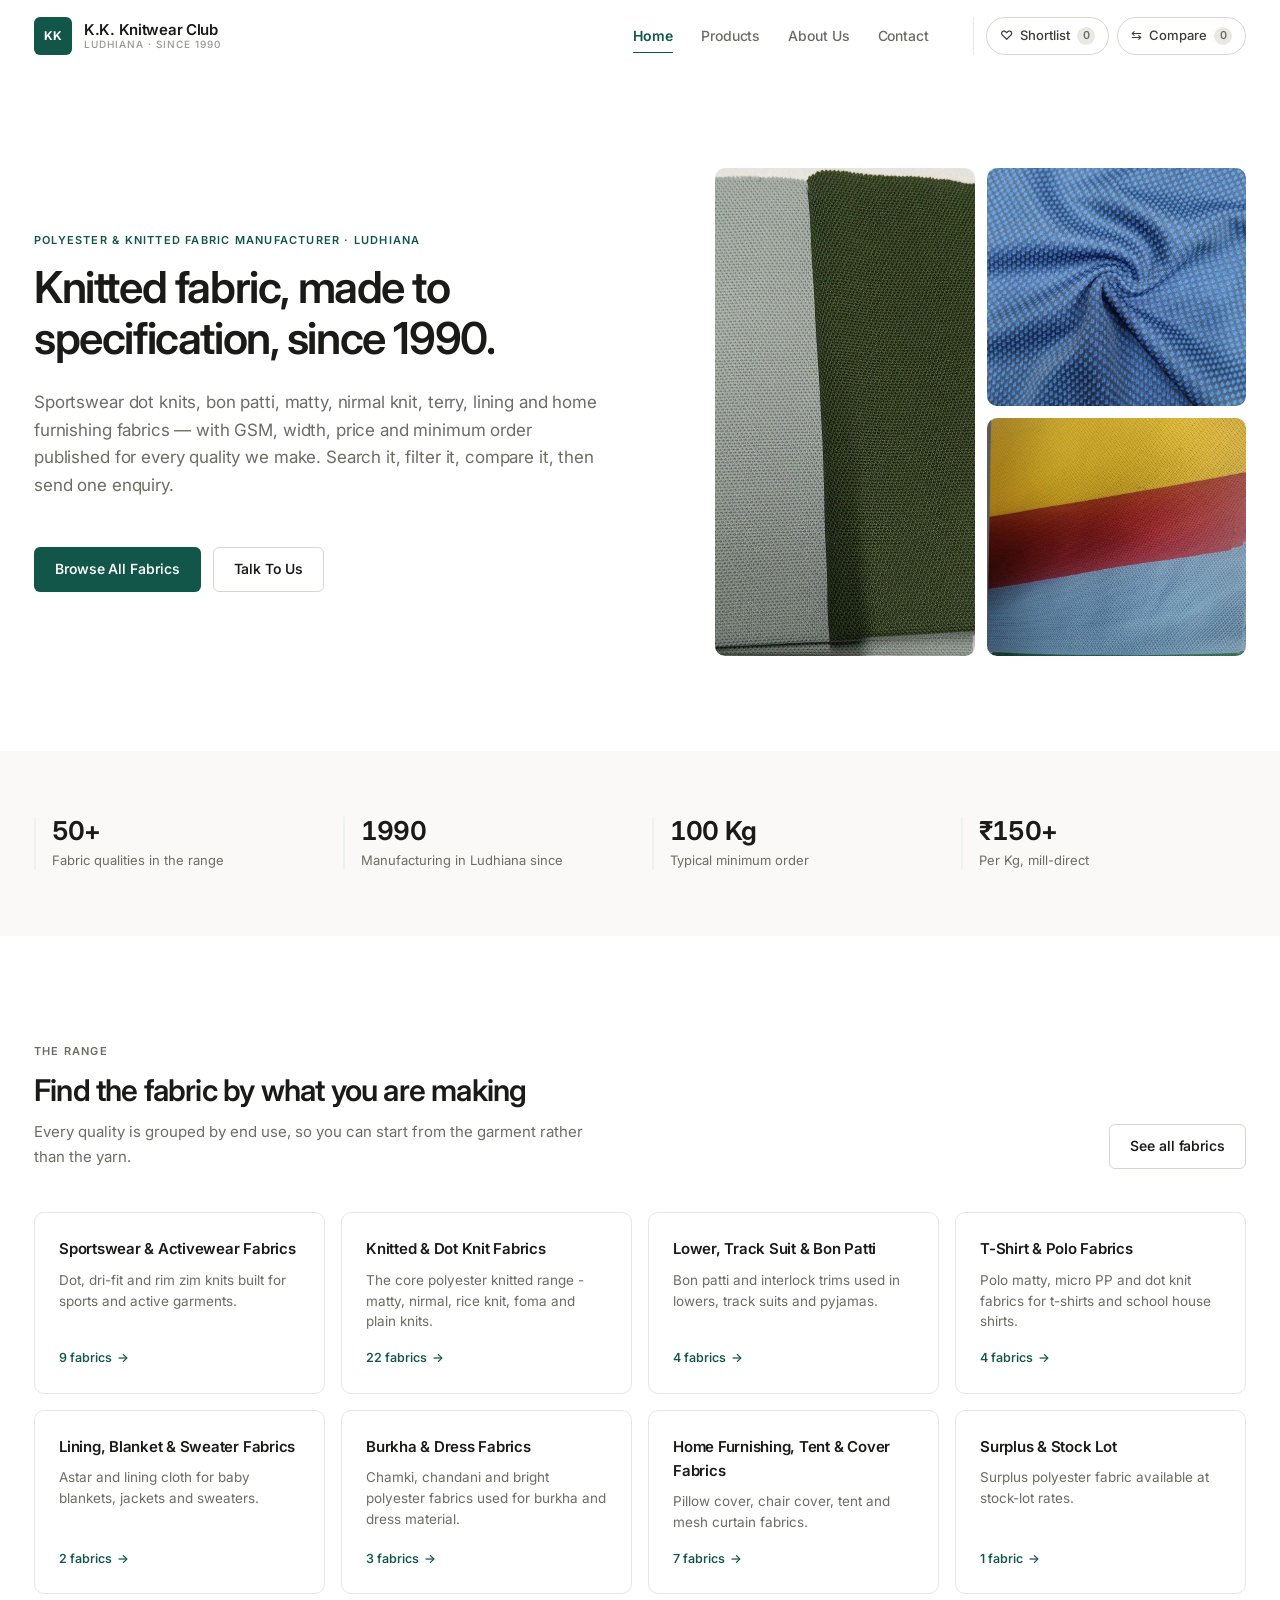
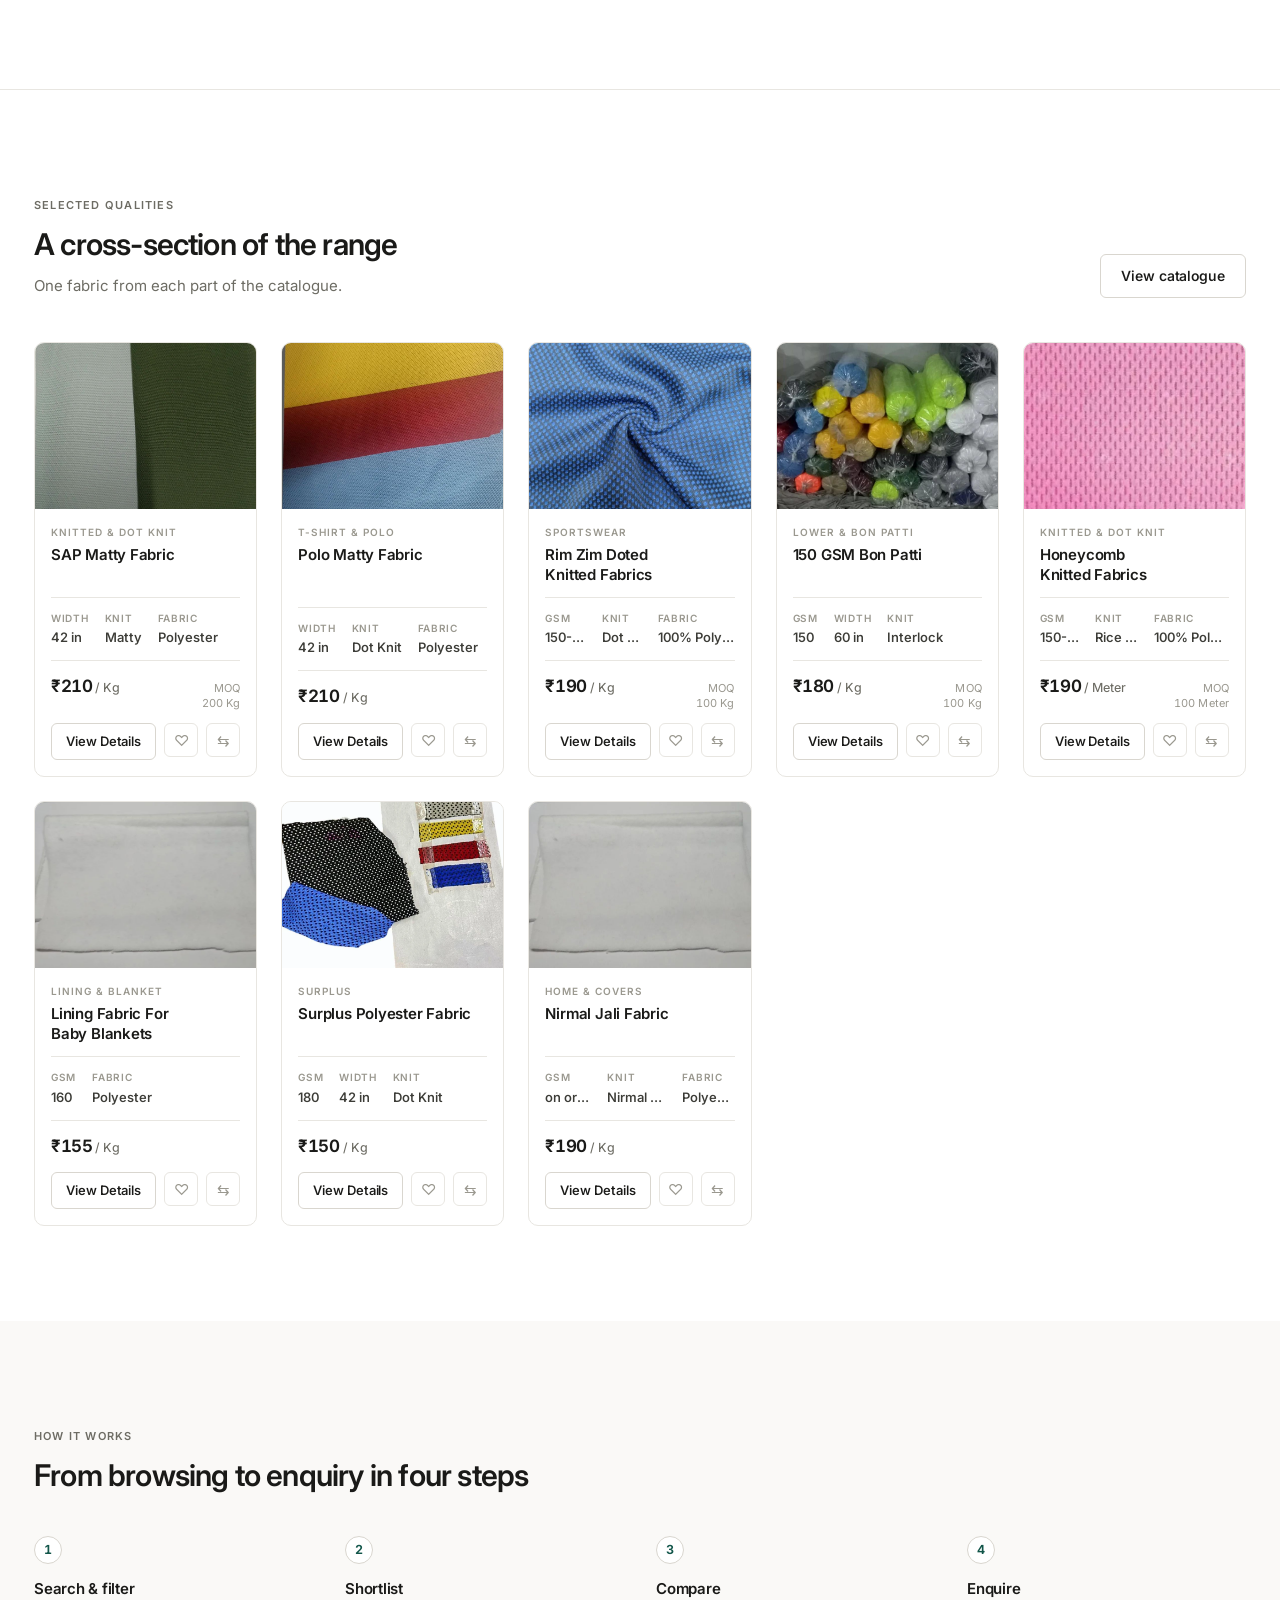
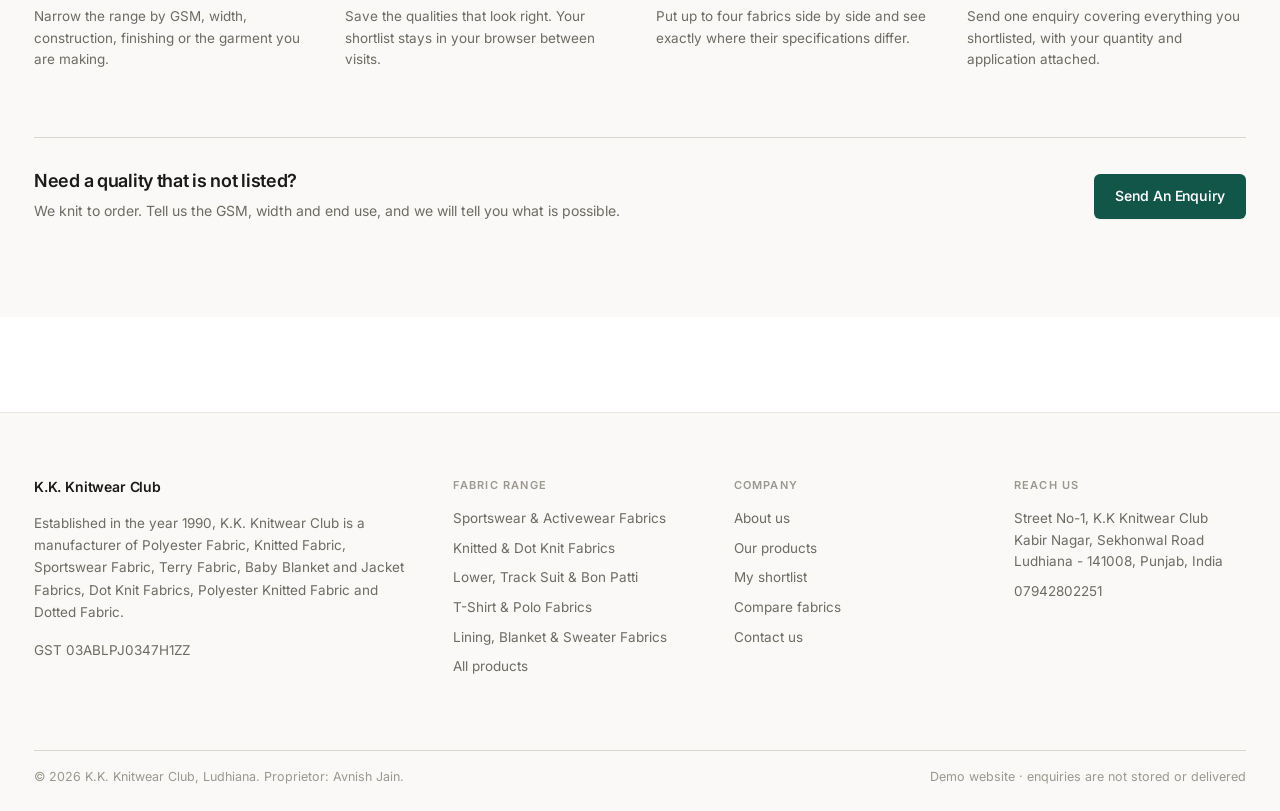
==== index.html @ 49aac118 "K.K. Knitwear Club - B2B fabric catalogue site" ====
<!DOCTYPE html>
<html lang="en">
<head>
<meta charset="utf-8">
<meta name="viewport" content="width=device-width, initial-scale=1">
<!-- Demo rebuild. Kept out of search results so it cannot be mistaken for,
     or compete with, the real kkknitwearclub.com -->
<meta name="robots" content="noindex, nofollow">
<title>K.K. Knitwear Club - Polyester &amp; Knitted Fabric Manufacturer, Ludhiana</title>
<meta name="description" content="Manufacturer of polyester and knitted fabrics in Ludhiana since 1990. Sportswear dot knit, bon patti, matty, nirmal knit, terry, lining and home furnishing fabrics with published GSM, width and pricing.">
<link rel="icon" href="data:image/svg+xml,<svg xmlns='http://www.w3.org/2000/svg' viewBox='0 0 32 32'><rect width='32' height='32' rx='6' fill='%230f5750'/><text x='16' y='22' font-family='Arial' font-size='14' font-weight='bold' fill='%23fff' text-anchor='middle'>KK</text></svg>">
<link rel="preconnect" href="https://fonts.googleapis.com">
<link rel="preconnect" href="https://fonts.gstatic.com" crossorigin>
<link href="https://fonts.googleapis.com/css2?family=Inter:wght@400..700&display=swap" rel="stylesheet">
<link rel="stylesheet" href="css/style.css">
</head>
<body data-page="home">

<a class="skip-link" href="#main">Skip to content</a>
<header id="site-header"></header>

<main id="main">

    <noscript>
        <div class="wrap">
            <div class="note mt5">This website uses JavaScript to load the fabric
            catalogue. Please enable JavaScript, or call
            <strong>07942802251</strong> for our product list.</div>
        </div>
    </noscript>

    <!-- Hero ------------------------------------------------------------ -->
    <section class="hero">
        <div class="wrap">
            <div class="hero-grid">
                <div class="hero-copy">
                    <p class="eyebrow">Polyester &amp; Knitted Fabric Manufacturer &middot; Ludhiana</p>
                    <h1>Knitted fabric, made to specification, since 1990.</h1>
                    <p class="lede">Sportswear dot knits, bon patti, matty, nirmal knit,
                        terry, lining and home furnishing fabrics &mdash; with GSM, width,
                        price and minimum order published for every quality we make.
                        Search it, filter it, compare it, then send one enquiry.</p>
                    <div class="hero-cta">
                        <a class="btn btn--primary" href="products.html">Browse All Fabrics</a>
                        <a class="btn btn--outline" href="contact.html">Talk To Us</a>
                    </div>
                </div>
                <div class="hero-collage" id="hero-collage" aria-hidden="true"></div>
            </div>
        </div>
    </section>

    <!-- Trust strip ----------------------------------------------------- -->
    <section class="section--tight section--surface">
        <div class="wrap">
            <div class="stats" id="home-stats"></div>
        </div>
    </section>

    <!-- Categories ------------------------------------------------------ -->
    <section class="section">
        <div class="wrap">
            <div class="section-head">
                <div>
                    <p class="eyebrow">The Range</p>
                    <h2>Find the fabric by what you are making</h2>
                    <p>Every quality is grouped by end use, so you can start from
                       the garment rather than the yarn.</p>
                </div>
                <a class="btn btn--outline" href="products.html">See all fabrics</a>
            </div>
            <div class="grid-cats" id="home-cats"></div>
        </div>
    </section>

    <!-- Featured -------------------------------------------------------- -->
    <section class="section section--divided">
        <div class="wrap">
            <div class="section-head">
                <div>
                    <p class="eyebrow">Selected Qualities</p>
                    <h2>A cross-section of the range</h2>
                    <p>One fabric from each part of the catalogue.</p>
                </div>
                <a class="btn btn--outline" href="products.html">View catalogue</a>
            </div>
            <div class="grid-products" id="home-featured"></div>
        </div>
    </section>

    <!-- How buying works, then the closing CTA, in one calm band --------- -->
    <section class="section section--surface">
        <div class="wrap">
            <div class="section-head">
                <div>
                    <p class="eyebrow">How It Works</p>
                    <h2>From browsing to enquiry in four steps</h2>
                </div>
            </div>

            <div class="steps">
                <div class="step">
                    <h3>Search &amp; filter</h3>
                    <p>Narrow the range by GSM, width, construction, finishing
                       or the garment you are making.</p>
                </div>
                <div class="step">
                    <h3>Shortlist</h3>
                    <p>Save the qualities that look right. Your shortlist stays
                       in your browser between visits.</p>
                </div>
                <div class="step">
                    <h3>Compare</h3>
                    <p>Put up to four fabrics side by side and see exactly where
                       their specifications differ.</p>
                </div>
                <div class="step">
                    <h3>Enquire</h3>
                    <p>Send one enquiry covering everything you shortlisted, with
                       your quantity and application attached.</p>
                </div>
            </div>

            <div class="cta-band">
                <div>
                    <h3>Need a quality that is not listed?</h3>
                    <p>We knit to order. Tell us the GSM, width and end use, and we
                       will tell you what is possible.</p>
                </div>
                <button class="btn btn--primary" type="button" data-act="enquire-general">
                    Send An Enquiry
                </button>
            </div>
        </div>
    </section>

</main>

<footer id="site-footer"></footer>

<script src="js/products.js"></script>
<script src="js/normalize.js"></script>
<script src="js/store.js"></script>
<script src="js/motion.js"></script>
<script src="js/ui.js"></script>
<script src="js/home.js"></script>
</body>
</html>
---- css/style.css ----
/* ==========================================================================
   K.K. Knitwear Club - stylesheet
   --------------------------------------------------------------------------
   Design principles for this file:

   1. The product is the subject. Chrome is quiet - hairline borders, warm
      neutrals, one accent colour used sparingly. Nothing competes with a
      fabric photograph.
   2. One typeface, a firm hierarchy. Weight and size do the work, not colour.
   3. Depth is suggested, never announced. Shadows are layered and faint.
   4. Motion is feedback, not decoration. 120-200ms, small distances,
      and switched off entirely for prefers-reduced-motion.

   Contents
   1.  Reset
   2.  Design tokens
   3.  Typography
   4.  Layout & sections
   5.  Header & navigation
   6.  Buttons & form controls
   7.  Product cards & grids
   8.  Catalogue: search, filters, toolbar
   9.  Product detail
   10. Spec tables
   11. Compare
   12. Shortlist
   13. Modal & enquiry
   14. Home page
   15. About & contact
   16. Footer
   17. Utilities
   18. Responsive
   ========================================================================== */

/* ---------- 1. Reset ----------------------------------------------------- */

*, *::before, *::after { box-sizing: border-box; }

html {
    -webkit-text-size-adjust: 100%;
    scroll-behavior: smooth;
}

body, h1, h2, h3, h4, h5, p, ul, ol, li, figure, table, dl, dd, blockquote {
    margin: 0;
    padding: 0;
}

ul, ol { list-style: none; }

img, svg, iframe { display: block; max-width: 100%; }
img { height: auto; }

button, input, select, textarea { font: inherit; color: inherit; }
button { background: none; border: 0; }

::selection { background: var(--accent-lt); color: var(--accent-dk); }

/* ---------- 2. Design tokens -------------------------------------------- */

:root {
    /* Warm neutrals. Warm greys sit better against textile photography
       than blue-greys, which make fabric look cold. */
    --bg:         #ffffff;
    --surface:    #faf9f7;
    --surface-2:  #f3f2ef;
    --surface-3:  #eae8e3;

    --line:       #e8e6e1;
    --line-2:     #d9d6cf;
    --line-3:     #c4c0b7;

    --ink:        #1a1a18;
    --ink-2:      #3c3c37;
    --muted:      #6d6c64;
    --muted-2:    #9a988f;

    /* A single accent: deep teal-green. Used for links, active state and
       the primary CTA. Nowhere else. */
    --accent:     #12564a;
    --accent-dk:  #0d3f36;
    --accent-lt:  #edf3f1;
    --accent-ink: #ffffff;

    /* Feedback tones, deliberately desaturated */
    --warn:       #7d5314;
    --warn-bg:    #fdf8ee;
    --warn-line:  #ecdfc4;
    --ok:         #1c5d3c;
    --ok-bg:      #eef5f0;
    --danger:     #a13527;

    /* Spacing scale */
    --s1: 4px;  --s2: 8px;  --s3: 12px; --s4: 16px; --s5: 24px;
    --s6: 32px; --s7: 48px; --s8: 72px; --s9: 104px;

    /* Radii */
    --r-xs: 4px; --r-sm: 6px; --r-md: 10px; --r-lg: 14px; --r-full: 999px;

    /* Layered, faint shadows */
    --sh-xs: 0 1px 2px rgba(26, 26, 24, .04);
    --sh-sm: 0 1px 2px rgba(26, 26, 24, .04), 0 2px 6px rgba(26, 26, 24, .03);
    --sh-md: 0 2px 4px rgba(26, 26, 24, .04), 0 8px 20px rgba(26, 26, 24, .06);
    --sh-lg: 0 4px 8px rgba(26, 26, 24, .05), 0 16px 40px rgba(26, 26, 24, .10);
    --sh-xl: 0 8px 16px rgba(26, 26, 24, .06), 0 32px 72px rgba(26, 26, 24, .18);

    /* Fluid vertical rhythm. Section spacing scales with the viewport
       instead of stepping at breakpoints, so the page keeps the same
       proportions on a phone as on a desktop. */
    --sp-section:       clamp(56px, 7.4vw, 112px);
    --sp-section-tight: clamp(40px, 5.2vw, 80px);
    --sp-head:          clamp(28px, 3.4vw, 48px);

    /* Motion */
    --ease:     cubic-bezier(.4, 0, .2, 1);
    --ease-out: cubic-bezier(.16, .84, .44, 1);   /* soft landing, for reveals */
    --t-fast: 120ms var(--ease);
    --t:      180ms var(--ease);
    --t-slow: 300ms var(--ease);
    --t-hover: 240ms var(--ease-out);

    --maxw: 1260px;
    --header-h: 72px;
}

/* ---------- 3. Typography ----------------------------------------------- */

body {
    font-family: "Inter", -apple-system, BlinkMacSystemFont, "Segoe UI",
                 Roboto, "Helvetica Neue", Arial, sans-serif;
    font-size: .9375rem;              /* 15px - a working density for specs */
    line-height: 1.62;
    color: var(--ink-2);
    background: var(--bg);
    -webkit-font-smoothing: antialiased;
    -moz-osx-font-smoothing: grayscale;
    font-feature-settings: "kern" 1, "liga" 1;
}

h1, h2, h3, h4 {
    color: var(--ink);
    font-weight: 600;
    line-height: 1.18;
    letter-spacing: -.021em;
    text-wrap: balance;
}

h1 { font-size: clamp(1.875rem, 1.4rem + 1.9vw, 2.75rem); letter-spacing: -.032em; }
h2 { font-size: clamp(1.375rem, 1.15rem + .9vw, 1.875rem); letter-spacing: -.027em; }
h3 { font-size: 1.0625rem; letter-spacing: -.016em; }
h4 { font-size: .9375rem; letter-spacing: -.012em; }

p { max-width: 66ch; }

a {
    color: var(--accent);
    text-decoration: none;
    transition: color var(--t-fast);
}
a:hover { color: var(--accent-dk); }

strong, b { color: var(--ink); font-weight: 600; }
em { font-style: italic; }

/* Small uppercase label above a heading */
.eyebrow {
    font-size: .6875rem;
    font-weight: 600;
    letter-spacing: .11em;
    text-transform: uppercase;
    color: var(--accent);
    margin-bottom: var(--s3);
}

.lede {
    font-size: 1.0625rem;
    line-height: 1.62;
    color: var(--muted);
    letter-spacing: -.008em;
}

.small { font-size: .875rem; }
.tiny  { font-size: .8125rem; line-height: 1.55; }

/* Figures line up in every table and spec block */
.num, .quickspecs .v, .spec-table td, .cmp td,
.card-price, .pd-price .v, .stat .v, .fopt .n {
    font-variant-numeric: tabular-nums;
}

/* ---------- 4. Layout & sections ---------------------------------------- */

.wrap {
    max-width: var(--maxw);
    margin: 0 auto;
    padding: 0 var(--s5);
}

.section          { padding: var(--sp-section) 0; }
.section--tight   { padding: var(--sp-section-tight) 0; }
.section--surface { background: var(--surface); }

/* A hairline instead of a heavy tinted band, where separation is enough */
.section--divided { border-top: 1px solid var(--line); }

.section-head {
    display: flex;
    align-items: flex-end;
    justify-content: space-between;
    gap: var(--s5);
    margin-bottom: var(--sp-head);
    flex-wrap: wrap;
}
.section-head > div { max-width: 62ch; }
.section-head p { margin-top: var(--s3); color: var(--muted); }
.section-head h1 + p, .section-head h2 + p { margin-top: var(--s3); }

.rule { height: 1px; background: var(--line); border: 0; }

/* Breadcrumbs */
.crumbs {
    display: flex;
    flex-wrap: wrap;
    align-items: center;
    gap: var(--s2);
    font-size: .8125rem;
    color: var(--muted);
    padding: var(--s5) 0 var(--s4);
}
.crumbs a { color: var(--muted); }
.crumbs a:hover { color: var(--accent); }
.crumbs span[aria-current] { color: var(--ink); font-weight: 500; }
.crumbs .sep { color: var(--line-3); }

/* ---------- 5. Header & navigation -------------------------------------- */

.site-header {
    position: sticky;
    top: 0;
    z-index: 60;
    background: rgba(255, 255, 255, .88);
    backdrop-filter: saturate(180%) blur(14px);
    -webkit-backdrop-filter: saturate(180%) blur(14px);
    border-bottom: 1px solid transparent;
    transition: border-color var(--t), box-shadow var(--t);
}
/* The border only appears once the page has moved - a flat header at rest */
.site-header.is-scrolled {
    border-bottom-color: var(--line);
    box-shadow: var(--sh-xs);
}

.header-inner {
    max-width: var(--maxw);
    margin: 0 auto;
    padding: 0 var(--s5);
    height: var(--header-h);
    display: flex;
    align-items: center;
    gap: var(--s5);
}

.brand {
    display: flex;
    align-items: center;
    gap: var(--s3);
    flex-shrink: 0;
}
.brand:hover { color: inherit; }

.brand-mark {
    width: 38px; height: 38px;
    border-radius: var(--r-sm);
    background: var(--accent);
    color: var(--accent-ink);
    display: grid;
    place-items: center;
    font-weight: 700;
    font-size: .75rem;
    letter-spacing: .03em;
    flex-shrink: 0;
    transition: background var(--t);
}
.brand:hover .brand-mark { background: var(--accent-dk); }

.brand-text { line-height: 1.15; }
.brand-name {
    display: block;
    font-weight: 600;
    color: var(--ink);
    font-size: .9375rem;
    letter-spacing: -.019em;
}
.brand-sub {
    display: block;
    font-size: .625rem;
    color: var(--muted-2);
    letter-spacing: .1em;
    text-transform: uppercase;
    font-weight: 500;
    margin-top: 1px;
}

.nav { margin-left: auto; }
.nav ul { display: flex; align-items: center; gap: var(--s1); }

.nav a {
    position: relative;
    display: block;
    padding: var(--s2) var(--s3);
    color: var(--muted);
    font-size: .875rem;
    font-weight: 500;
    letter-spacing: -.006em;
    border-radius: var(--r-xs);
    transition: color var(--t-fast);
}
.nav a:hover { color: var(--ink); }

/* A 2px rule that grows from the centre, rather than a colour change alone */
.nav a::after {
    content: "";
    position: absolute;
    left: var(--s3); right: var(--s3);
    bottom: 2px;
    height: 1.5px;
    border-radius: 2px;
    background: var(--accent);
    transform: scaleX(0);
    transition: transform var(--t);
}
.nav a:hover::after { transform: scaleX(.4); }
.nav a[aria-current="page"] { color: var(--accent); font-weight: 600; }
.nav a[aria-current="page"]::after { transform: scaleX(1); }

.header-tools {
    display: flex;
    align-items: center;
    gap: var(--s2);
    flex-shrink: 0;
    padding-left: var(--s3);
    margin-left: var(--s2);
    border-left: 1px solid var(--line);
}

.tool-pill {
    display: inline-flex;
    align-items: center;
    gap: 7px;
    padding: 7px 13px;
    border: 1px solid var(--line-2);
    border-radius: var(--r-full);
    font-size: .8125rem;
    font-weight: 500;
    color: var(--ink-2);
    background: var(--bg);
    white-space: nowrap;
    transition: border-color var(--t-fast), color var(--t-fast),
                background var(--t-fast);
}
.tool-pill:hover {
    border-color: var(--line-3);
    background: var(--surface);
    color: var(--ink);
}
.tool-pill .count {
    min-width: 18px; height: 18px;
    padding: 0 5px;
    border-radius: var(--r-full);
    background: var(--surface-3);
    color: var(--muted);
    font-size: .6875rem;
    font-weight: 600;
    display: grid;
    place-items: center;
    font-variant-numeric: tabular-nums;
    transition: background var(--t-fast), color var(--t-fast);
}
.tool-pill.is-active { border-color: var(--accent); color: var(--accent); }
.tool-pill.is-active:hover { background: var(--accent-lt); }
.tool-pill.is-active .count { background: var(--accent); color: var(--accent-ink); }

.nav-toggle {
    display: none;
    width: 40px; height: 40px;
    border: 1px solid var(--line-2);
    border-radius: var(--r-sm);
    cursor: pointer;
    padding: 0;
    place-items: center;
    background: var(--bg);
    transition: border-color var(--t-fast), background var(--t-fast);
}
.nav-toggle:hover { border-color: var(--line-3); background: var(--surface); }
.nav-toggle span {
    display: block;
    width: 16px; height: 1.5px;
    background: var(--ink);
    border-radius: 2px;
    position: relative;
    transition: background var(--t-fast);
}
.nav-toggle span::before,
.nav-toggle span::after {
    content: "";
    position: absolute;
    left: 0;
    width: 16px; height: 1.5px;
    background: var(--ink);
    border-radius: 2px;
    transition: transform var(--t);
}
.nav-toggle span::before { top: -5px; }
.nav-toggle span::after  { top: 5px; }

.nav-toggle[aria-expanded="true"] span { background: transparent; }
.nav-toggle[aria-expanded="true"] span::before { transform: translateY(5px) rotate(45deg); }
.nav-toggle[aria-expanded="true"] span::after  { transform: translateY(-5px) rotate(-45deg); }

/* ---------- 6. Buttons & form controls ---------------------------------- */

.btn {
    display: inline-flex;
    align-items: center;
    justify-content: center;
    gap: var(--s2);
    padding: 10px 20px;
    border: 1px solid transparent;
    border-radius: var(--r-sm);
    font-size: .875rem;
    font-weight: 550;
    letter-spacing: -.006em;
    cursor: pointer;
    white-space: nowrap;
    transition: background var(--t-fast), border-color var(--t-fast),
                color var(--t-fast), box-shadow var(--t-fast),
                transform var(--t-fast);
}
.btn:hover { color: inherit; }
.btn:active { transform: translateY(.5px); }

.btn--primary {
    background: var(--accent);
    color: var(--accent-ink);
    box-shadow: var(--sh-xs);
}
/* A single pixel of lift is enough to feel responsive without bouncing */
.btn--primary:hover {
    background: var(--accent-dk);
    color: var(--accent-ink);
    box-shadow: var(--sh-sm);
    transform: translateY(-1px);
}

.btn--outline {
    background: var(--bg);
    border-color: var(--line-2);
    color: var(--ink);
}
.btn--outline:hover {
    border-color: var(--line-3);
    background: var(--surface);
    color: var(--ink);
    transform: translateY(-1px);
}

.btn--quiet {
    background: transparent;
    color: var(--muted);
    padding-left: var(--s2);
    padding-right: var(--s2);
}
.btn--quiet:hover { color: var(--accent); background: var(--surface); }

.btn--sm { padding: 7px 13px; font-size: .8125rem; }
.btn--block { width: 100%; }
.btn[disabled] { opacity: .4; cursor: not-allowed; }

/* One focus treatment everywhere */
.btn:focus-visible,
a:focus-visible,
button:focus-visible,
input:focus-visible,
select:focus-visible,
textarea:focus-visible,
summary:focus-visible {
    outline: 2px solid var(--accent);
    outline-offset: 2px;
    border-radius: var(--r-xs);
}

/* Fields */
.field { display: block; margin-bottom: var(--s4); }
.field > label,
.field-label {
    display: block;
    font-size: .8125rem;
    font-weight: 550;
    color: var(--ink);
    margin-bottom: 6px;
    letter-spacing: -.004em;
}
.field .req { color: var(--danger); font-weight: 500; }
.field .hint {
    display: block;
    font-size: .78125rem;
    color: var(--muted-2);
    margin-top: 6px;
    line-height: 1.5;
}

.input, .select, .textarea {
    width: 100%;
    padding: 10px 13px;
    border: 1px solid var(--line-2);
    border-radius: var(--r-sm);
    background: var(--bg);
    color: var(--ink);
    font-size: .875rem;
    transition: border-color var(--t-fast), box-shadow var(--t-fast);
}
.input::placeholder, .textarea::placeholder { color: var(--muted-2); }
.input:hover, .select:hover, .textarea:hover { border-color: var(--line-3); }
.input:focus, .select:focus, .textarea:focus {
    outline: none;
    border-color: var(--accent);
    box-shadow: 0 0 0 3px var(--accent-lt);
}
.textarea { min-height: 92px; resize: vertical; line-height: 1.6; }

.select {
    appearance: none;
    background-image: url("data:image/svg+xml,%3Csvg xmlns='http://www.w3.org/2000/svg' width='10' height='6' viewBox='0 0 10 6'%3E%3Cpath fill='none' stroke='%236d6c64' stroke-width='1.5' stroke-linecap='round' stroke-linejoin='round' d='M1 1l4 4 4-4'/%3E%3C/svg%3E");
    background-repeat: no-repeat;
    background-position: right 12px center;
    padding-right: 34px;
    cursor: pointer;
}

.field-error { color: var(--danger); font-size: .78125rem; margin-top: 6px; display: none; }
.field.has-error .input,
.field.has-error .select,
.field.has-error .textarea { border-color: var(--danger); }
.field.has-error .field-error { display: block; }

.field-row { display: grid; grid-template-columns: 1fr 1fr; gap: var(--s4); }

/* Chips */
.chip {
    display: inline-flex;
    align-items: center;
    gap: 6px;
    padding: 4px 10px;
    border-radius: var(--r-xs);
    background: var(--surface-2);
    color: var(--ink-2);
    font-size: .75rem;
    font-weight: 500;
    white-space: nowrap;
    transition: background var(--t-fast), color var(--t-fast);
}
.chip--accent { background: var(--accent-lt); color: var(--accent-dk); }
a.chip:hover { background: var(--accent); color: var(--accent-ink); }
.chip--warn { background: var(--warn-bg); color: var(--warn); }

.tag-row { display: flex; flex-wrap: wrap; gap: 6px; }

/* Notes */
.note {
    padding: var(--s3) var(--s4);
    border-radius: var(--r-sm);
    background: var(--warn-bg);
    color: var(--warn);
    font-size: .8125rem;
    line-height: 1.55;
    border: 1px solid var(--warn-line);
}
.note--info { background: var(--accent-lt); color: var(--accent-dk); border-color: #d6e4e0; }
.note--ok   { background: var(--ok-bg); color: var(--ok); border-color: #d3e4d9; }
.note strong { color: inherit; }

/* ---------- 7. Product cards & grids ------------------------------------ */

.grid-products {
    display: grid;
    grid-template-columns: repeat(auto-fill, minmax(216px, 1fr));
    gap: var(--s5);
}

.card {
    display: flex;
    flex-direction: column;
    background: var(--bg);
    border: 1px solid var(--line);
    border-radius: var(--r-md);
    overflow: hidden;
    transition: border-color var(--t-hover), box-shadow var(--t-hover),
                transform var(--t-hover);
}
.card:hover {
    border-color: var(--line-2);
    box-shadow: var(--sh-md);
    transform: translateY(-4px);
}

/* The photograph is the largest, brightest thing on the card. No badge or
   gradient sits on top of it. */
.card-media {
    display: block;
    position: relative;
    aspect-ratio: 4 / 3;
    background: var(--surface-2);
    overflow: hidden;
}
.card-media img {
    width: 100%; height: 100%;
    object-fit: cover;
    transition: transform var(--t-slow);
}
.card:hover .card-media img { transform: scale(1.035); }

.card-body {
    padding: var(--s4);
    display: flex;
    flex-direction: column;
    gap: var(--s3);
    flex: 1;
}

.card-cat {
    font-size: .625rem;
    font-weight: 600;
    letter-spacing: .1em;
    text-transform: uppercase;
    color: var(--muted-2);
    line-height: 1.4;
    white-space: nowrap;
    overflow: hidden;
    text-overflow: ellipsis;
}

.card-name {
    font-size: .9375rem;
    font-weight: 600;
    color: var(--ink);
    line-height: 1.35;
    letter-spacing: -.014em;
    margin-top: -6px;
}
.card-name a { color: inherit; }
.card-name a:hover { color: var(--accent); }

/* Specs, price and actions sit together at the foot of the card so cards
   of different name lengths still line up along the bottom. */
.card-foot {
    margin-top: auto;
    display: flex;
    flex-direction: column;
    gap: var(--s3);
}

/* Reads like a miniature spec sheet: label above value, hairline dividers */
.card-specs {
    display: flex;
    gap: var(--s4);
    padding-top: var(--s3);
    border-top: 1px solid var(--line);
}
.card-specs li { min-width: 0; }
.card-specs .k {
    display: block;
    font-size: .625rem;
    font-weight: 600;
    letter-spacing: .07em;
    text-transform: uppercase;
    color: var(--muted-2);
}
.card-specs .v {
    display: block;
    font-size: .8125rem;
    font-weight: 550;
    color: var(--ink-2);
    margin-top: 1px;
    white-space: nowrap;
    overflow: hidden;
    text-overflow: ellipsis;
}

.card-price {
    display: flex;
    align-items: baseline;
    justify-content: space-between;
    gap: var(--s3);
    padding-top: var(--s3);
    border-top: 1px solid var(--line);
}
.card-price .amount {
    font-size: 1.0625rem;
    font-weight: 650;
    color: var(--ink);
    letter-spacing: -.024em;
}
.card-price .unit { font-size: .78125rem; color: var(--muted); font-weight: 450; }
.card-price .moq {
    font-size: .6875rem;
    color: var(--muted-2);
    text-align: right;
    line-height: 1.35;
    letter-spacing: .01em;
}

.card-actions { display: flex; gap: var(--s2); }
.card-actions .btn { flex: 1; }
/* The card itself already lifts on hover - the button inside must not, or
   the two transforms stack and the card feels springy. */
.card-actions .btn:hover { transform: none; }

/* Quiet by default, coloured only on hover or when active */
.icon-btn {
    width: 34px; height: 34px;
    flex: 0 0 34px;
    display: grid;
    place-items: center;
    border: 1px solid var(--line);
    background: var(--bg);
    border-radius: var(--r-sm);
    cursor: pointer;
    color: var(--muted-2);
    font-size: .9375rem;
    padding: 0;
    line-height: 1;
    transition: border-color var(--t-fast), color var(--t-fast),
                background var(--t-fast), transform var(--t-fast);
}
.icon-btn:hover {
    border-color: var(--line-3);
    background: var(--surface);
    color: var(--ink);
}
.icon-btn:active { transform: scale(.94); }
.icon-btn.is-on {
    background: var(--accent-lt);
    border-color: #cadedb;
    color: var(--accent);
}
.icon-btn.is-on:hover { background: #e2eeeb; border-color: var(--accent); }

/* ---------- 8. Catalogue: search, filters, toolbar ---------------------- */

.catalog {
    display: grid;
    grid-template-columns: 258px minmax(0, 1fr);
    gap: var(--s7);
    align-items: start;
}

/* Search */
.searchbar { position: relative; margin-bottom: var(--s5); max-width: 620px; }
.searchbar input {
    width: 100%;
    padding: 13px var(--s7) 13px 44px;
    border: 1px solid var(--line-2);
    border-radius: var(--r-sm);
    font-size: .9375rem;
    background: var(--bg);
    transition: border-color var(--t-fast), box-shadow var(--t-fast);
}
.searchbar input::placeholder { color: var(--muted-2); }
.searchbar input:hover { border-color: var(--line-3); }
.searchbar input:focus {
    outline: none;
    border-color: var(--accent);
    box-shadow: 0 0 0 3px var(--accent-lt);
}
.searchbar .icon {
    position: absolute;
    left: var(--s4); top: 50%;
    transform: translateY(-50%);
    color: var(--muted-2);
    pointer-events: none;
    line-height: 1;
    font-size: 1rem;
    transition: color var(--t-fast);
}
.searchbar input:focus ~ .icon { color: var(--accent); }
.searchbar .clear {
    position: absolute;
    right: 11px; top: 50%;
    transform: translateY(-50%);
    background: var(--surface-3);
    color: var(--muted);
    width: 22px; height: 22px;
    border-radius: var(--r-full);
    cursor: pointer;
    display: none;
    place-items: center;
    font-size: .75rem;
    padding: 0;
    line-height: 1;
    transition: background var(--t-fast), color var(--t-fast);
}
.searchbar .clear:hover { background: var(--line-3); color: var(--ink); }
.searchbar.has-value .clear { display: grid; }

/* Filter panel */
.filters {
    border: 1px solid var(--line);
    border-radius: var(--r-md);
    background: var(--bg);
    position: sticky;
    top: calc(var(--header-h) + var(--s4));
    overflow: hidden;
}
.filters-head {
    display: flex;
    align-items: center;
    justify-content: space-between;
    gap: var(--s2);
    padding: var(--s3) var(--s3) var(--s3) var(--s4);
    border-bottom: 1px solid var(--line);
    background: var(--surface);
}
.filters-head h2 {
    font-size: .8125rem;
    font-weight: 600;
    letter-spacing: .06em;
    text-transform: uppercase;
    color: var(--muted);
}
.filters-body {
    max-height: calc(100vh - var(--header-h) - 150px);
    overflow-y: auto;
    overscroll-behavior: contain;
}

.fgroup { border-bottom: 1px solid var(--line); }
.fgroup:last-child { border-bottom: 0; }

.fgroup > summary {
    display: flex;
    align-items: center;
    justify-content: space-between;
    gap: var(--s2);
    padding: var(--s3) var(--s4);
    cursor: pointer;
    font-size: .8438rem;
    font-weight: 550;
    color: var(--ink);
    list-style: none;
    letter-spacing: -.006em;
    transition: background var(--t-fast);
}
.fgroup > summary::-webkit-details-marker { display: none; }
.fgroup > summary:hover { background: var(--surface); }
.fgroup > summary::after {
    content: "";
    width: 7px; height: 7px;
    border-right: 1.5px solid var(--muted-2);
    border-bottom: 1.5px solid var(--muted-2);
    transform: rotate(45deg) translateY(-1px);
    transition: transform var(--t);
    flex-shrink: 0;
}
.fgroup[open] > summary::after { transform: rotate(-135deg) translateY(-1px); }

.fgroup .fopts { padding: 0 var(--s4) var(--s3); }

.fopt {
    display: flex;
    align-items: center;
    gap: var(--s2);
    padding: 5px 0;
    font-size: .8438rem;
    color: var(--ink-2);
    cursor: pointer;
    transition: color var(--t-fast);
}
.fopt input {
    width: 15px; height: 15px;
    accent-color: var(--accent);
    cursor: pointer;
    flex-shrink: 0;
    margin: 0;
}
.fopt:hover { color: var(--ink); }
.fopt > span:not(.n) { min-width: 0; }
.fopt .n {
    margin-left: auto;
    color: var(--muted-2);
    font-size: .75rem;
    padding-left: var(--s2);
}
.fopt.is-empty { opacity: .35; }

/* Toolbar */
.toolbar {
    display: flex;
    align-items: center;
    justify-content: space-between;
    gap: var(--s4);
    margin-bottom: var(--s5);
    padding-bottom: var(--s4);
    border-bottom: 1px solid var(--line);
    flex-wrap: wrap;
}
.result-count { font-size: .875rem; color: var(--muted); }
.result-count strong { color: var(--ink); font-weight: 600; }

.toolbar-right { display: flex; align-items: center; gap: var(--s3); }
.sort-wrap { display: flex; align-items: center; gap: var(--s2); }
.sort-wrap label { font-size: .8125rem; color: var(--muted); white-space: nowrap; }
.sort-wrap .select {
    width: auto;
    padding: 6px 30px 6px 11px;
    font-size: .8125rem;
    background-color: var(--bg);
}

/* Active filter pills */
.active-filters {
    display: flex;
    flex-wrap: wrap;
    gap: var(--s2);
    margin-bottom: var(--s5);
    align-items: center;
}
.pill {
    display: inline-flex;
    align-items: center;
    gap: 5px;
    padding: 4px 5px 4px 11px;
    border-radius: var(--r-full);
    background: var(--accent-lt);
    color: var(--accent-dk);
    font-size: .78125rem;
    font-weight: 500;
}
.pill button {
    background: rgba(13, 63, 54, .1);
    color: var(--accent-dk);
    width: 17px; height: 17px;
    border-radius: var(--r-full);
    cursor: pointer;
    display: grid;
    place-items: center;
    font-size: .6875rem;
    padding: 0;
    line-height: 1;
    transition: background var(--t-fast), color var(--t-fast);
}
.pill button:hover { background: var(--accent); color: var(--accent-ink); }

.filters-mobile-bar { display: none; }
.filters-foot { display: none; }

/* Empty state */
.empty {
    text-align: center;
    padding: var(--s9) var(--s5);
    border: 1px solid var(--line);
    border-radius: var(--r-lg);
    background: var(--surface);
}
.empty h3 { margin-bottom: var(--s3); font-size: 1.125rem; }
.empty p { margin: 0 auto var(--s5); color: var(--muted); max-width: 48ch; }

/* Compare tray */
.compare-tray {
    position: fixed;
    left: 0; right: 0; bottom: 0;
    z-index: 55;
    background: var(--ink);
    color: #fff;
    transform: translateY(110%);
    transition: transform var(--t-slow);
    box-shadow: 0 -8px 40px rgba(26, 26, 24, .22);
}
.compare-tray.is-open { transform: translateY(0); }
.compare-tray-inner {
    max-width: var(--maxw);
    margin: 0 auto;
    padding: var(--s3) var(--s5);
    display: flex;
    align-items: center;
    gap: var(--s4);
    flex-wrap: wrap;
}
.tray-label {
    font-size: .8125rem;
    font-weight: 550;
    color: rgba(255, 255, 255, .62);
    white-space: nowrap;
}
.tray-items { display: flex; gap: var(--s2); flex: 1; flex-wrap: wrap; }
.tray-item {
    display: inline-flex;
    align-items: center;
    gap: var(--s1);
    background: rgba(255, 255, 255, .1);
    border-radius: var(--r-xs);
    padding: 5px 5px 5px 10px;
    font-size: .78125rem;
    transition: background var(--t-fast);
}
.tray-item:hover { background: rgba(255, 255, 255, .16); }
.tray-item button {
    color: rgba(255, 255, 255, .55);
    cursor: pointer;
    padding: 0 3px;
    font-size: .8125rem;
    line-height: 1;
    transition: color var(--t-fast);
}
.tray-item button:hover { color: #fff; }
.compare-tray .btn--primary { background: #fff; color: var(--ink); box-shadow: none; }
.compare-tray .btn--primary:hover { background: #eceae5; color: var(--ink); }
.compare-tray .btn--quiet { color: rgba(255, 255, 255, .62); }
.compare-tray .btn--quiet:hover { color: #fff; background: rgba(255, 255, 255, .1); }

/* ---------- 9. Product detail ------------------------------------------- */

.pd {
    display: grid;
    grid-template-columns: minmax(0, 1.05fr) minmax(0, 1fr);
    gap: var(--s8);
    align-items: start;
}

.gallery { position: sticky; top: calc(var(--header-h) + var(--s5)); }
.gallery-main {
    aspect-ratio: 1 / 1;
    background: var(--surface-2);
    border: 1px solid var(--line);
    border-radius: var(--r-lg);
    overflow: hidden;
}
.gallery-main img { width: 100%; height: 100%; object-fit: cover; }

.gallery-thumbs { display: flex; gap: var(--s3); margin-top: var(--s3); }
.gallery-thumbs button {
    width: 72px; height: 72px;
    border: 1px solid var(--line);
    border-radius: var(--r-sm);
    background: var(--surface-2);
    overflow: hidden;
    cursor: pointer;
    padding: 0;
    transition: border-color var(--t-fast), box-shadow var(--t-fast),
                transform var(--t-fast);
}
.gallery-thumbs button:hover { border-color: var(--line-3); transform: translateY(-2px); }
.gallery-thumbs button img { width: 100%; height: 100%; object-fit: cover; }
.gallery-thumbs button.is-on {
    border-color: var(--accent);
    box-shadow: 0 0 0 3px var(--accent-lt);
}

.pd-head { margin-bottom: var(--s5); }
.pd-head .eyebrow { margin-bottom: var(--s2); }
.pd-head h1 { margin-bottom: var(--s4); }
.pd-cats { display: flex; flex-wrap: wrap; gap: var(--s2); }

.pd-price {
    display: flex;
    align-items: flex-end;
    gap: var(--s7);
    flex-wrap: wrap;
    padding: var(--s5) 0;
    border-top: 1px solid var(--line);
    border-bottom: 1px solid var(--line);
    margin-bottom: var(--s5);
}
.pd-price .block .k {
    display: block;
    font-size: .6875rem;
    text-transform: uppercase;
    letter-spacing: .09em;
    color: var(--muted-2);
    font-weight: 600;
    margin-bottom: 3px;
}
.pd-price .block .v {
    display: block;
    font-size: 1.625rem;
    font-weight: 650;
    color: var(--ink);
    line-height: 1.15;
    letter-spacing: -.03em;
}
.pd-price .block .v small {
    font-size: .8125rem;
    font-weight: 450;
    color: var(--muted);
    letter-spacing: 0;
}

.pd-actions { display: flex; gap: var(--s3); flex-wrap: wrap; margin-bottom: var(--s6); }
.pd-actions .btn--primary { flex: 1 1 240px; }

/* Quick specifications */
.quickspecs {
    display: flex;
    flex-wrap: wrap;
    background: var(--bg);
    border: 1px solid var(--line);
    border-radius: var(--r-md);
    overflow: hidden;
    margin-bottom: var(--s6);
}
.quickspecs div {
    flex: 1 1 148px;
    padding: var(--s3) var(--s4);
    border-right: 1px solid var(--line);
    border-bottom: 1px solid var(--line);
}
.quickspecs .k {
    display: block;
    font-size: .625rem;
    text-transform: uppercase;
    letter-spacing: .09em;
    color: var(--muted-2);
    font-weight: 600;
    margin-bottom: 3px;
}
.quickspecs .v {
    font-size: .9375rem;
    color: var(--ink);
    font-weight: 550;
    letter-spacing: -.012em;
}

/* Best suited for */
.suited { margin-bottom: var(--s6); }
.suited h2 {
    font-size: .8125rem;
    font-weight: 600;
    letter-spacing: .06em;
    text-transform: uppercase;
    color: var(--muted);
    margin-bottom: var(--s3);
}
.suited ul { display: flex; flex-wrap: wrap; gap: var(--s2); }
.suited li {
    padding: 6px 13px;
    border: 1px solid var(--line);
    border-radius: var(--r-full);
    font-size: .8125rem;
    font-weight: 500;
    color: var(--ink-2);
    background: var(--surface);
    transition: border-color var(--t-fast), background var(--t-fast);
}
.suited li:hover { border-color: var(--line-3); background: var(--bg); }

/* Accordions */
.acc { border-top: 1px solid var(--line); }
.acc:last-of-type { border-bottom: 1px solid var(--line); }
.acc > summary {
    display: flex;
    align-items: center;
    justify-content: space-between;
    padding: var(--s5) 0;
    cursor: pointer;
    font-weight: 600;
    color: var(--ink);
    font-size: .9375rem;
    list-style: none;
    letter-spacing: -.014em;
    transition: color var(--t-fast);
}
.acc > summary::-webkit-details-marker { display: none; }
.acc > summary:hover { color: var(--accent); }
.acc > summary::after {
    content: "";
    width: 8px; height: 8px;
    border-right: 1.5px solid var(--muted-2);
    border-bottom: 1.5px solid var(--muted-2);
    transform: rotate(45deg) translateY(-2px);
    transition: transform var(--t);
    flex-shrink: 0;
    margin-right: 3px;
}
.acc[open] > summary::after { transform: rotate(-135deg) translateY(-2px); }
.acc-body { padding-bottom: var(--s5); }

/* ---------- 10. Spec tables --------------------------------------------- */

.table-scroll { overflow-x: auto; -webkit-overflow-scrolling: touch; }

.spec-table {
    width: 100%;
    border-collapse: collapse;
    font-size: .875rem;
}
.spec-table th, .spec-table td {
    text-align: left;
    padding: 11px var(--s4);
    border-bottom: 1px solid var(--line);
    vertical-align: top;
}
.spec-table tr:last-child th,
.spec-table tr:last-child td { border-bottom: 0; }
.spec-table th {
    width: 44%;
    font-weight: 450;
    color: var(--muted);
    background: var(--surface);
    transition: background var(--t-fast);
}
.spec-table td { color: var(--ink); font-weight: 500; }
.spec-table tbody tr:hover th { background: var(--surface-2); }

.spec-table--bordered {
    border: 1px solid var(--line);
    border-radius: var(--r-md);
    overflow: hidden;
}

/* ---------- 11. Compare ------------------------------------------------- */

.cmp-scroll {
    overflow-x: auto;
    -webkit-overflow-scrolling: touch;
    padding-bottom: var(--s3);
    border: 1px solid var(--line);
    border-radius: var(--r-md);
    background: var(--bg);
}

.cmp {
    width: 100%;
    border-collapse: separate;
    border-spacing: 0;
    font-size: .8438rem;
    min-width: 660px;
}
.cmp th, .cmp td {
    padding: var(--s3) var(--s4);
    border-bottom: 1px solid var(--line);
    text-align: left;
    vertical-align: top;
}
.cmp thead th {
    position: sticky;
    top: 0;
    background: var(--bg);
    z-index: 2;
    border-bottom: 1px solid var(--line-2);
    vertical-align: bottom;
    padding-top: var(--s4);
}
.cmp .rowhead {
    position: sticky;
    left: 0;
    background: var(--surface);
    font-weight: 450;
    color: var(--muted);
    min-width: 160px;
    z-index: 1;
}
.cmp thead .rowhead { background: var(--bg); z-index: 3; }
.cmp tbody tr:last-child th, .cmp tbody tr:last-child td { border-bottom: 0; }
.cmp tbody tr:hover td { background: var(--surface); }
.cmp tbody tr:hover .rowhead { background: var(--surface-2); }
.cmp td { color: var(--ink); font-weight: 500; }
.cmp .dash { color: var(--muted-2); font-weight: 400; }

/* Rows where the fabrics differ - the reason this page exists */
.cmp td.differs { background: var(--warn-bg); }
.cmp tbody tr:hover td.differs { background: #fbf3e4; }

.cmp-col { min-width: 208px; }
.cmp-prod { display: flex; flex-direction: column; gap: var(--s2); }
.cmp-prod img {
    width: 100%;
    aspect-ratio: 4 / 3;
    object-fit: cover;
    border-radius: var(--r-sm);
    background: var(--surface-2);
    transition: opacity var(--t-fast);
}
.cmp-prod a:hover img { opacity: .88; }
.cmp-prod .nm {
    font-weight: 600;
    color: var(--ink);
    font-size: .8438rem;
    line-height: 1.35;
    letter-spacing: -.012em;
}
.cmp-prod .nm:hover { color: var(--accent); }
.cmp-prod .rm {
    color: var(--muted-2);
    font-size: .78125rem;
    cursor: pointer;
    text-align: left;
    padding: 0;
    transition: color var(--t-fast);
}
.cmp-prod .rm:hover { color: var(--danger); }

.cmp-legend {
    display: flex; align-items: center; gap: var(--s2);
    font-size: .8125rem; color: var(--muted); margin-bottom: var(--s4);
}
.cmp-legend i {
    width: 12px; height: 12px; border-radius: 3px;
    background: var(--warn-bg); border: 1px solid var(--warn-line);
    display: inline-block; flex-shrink: 0;
}

/* ---------- 12. Shortlist ----------------------------------------------- */

.sl-list { display: flex; flex-direction: column; gap: var(--s3); }

.sl-item {
    display: grid;
    grid-template-columns: 104px minmax(0, 1fr) auto;
    gap: var(--s5);
    align-items: center;
    padding: var(--s4);
    border: 1px solid var(--line);
    border-radius: var(--r-md);
    background: var(--bg);
    transition: border-color var(--t), box-shadow var(--t);
}
.sl-item:hover { border-color: var(--line-2); box-shadow: var(--sh-sm); }
.sl-item img {
    width: 104px; aspect-ratio: 1/1;
    object-fit: cover; border-radius: var(--r-sm);
    background: var(--surface-2);
}
.sl-item .nm {
    font-size: .9375rem;
    font-weight: 600;
    color: var(--ink);
    margin: 3px 0 4px;
    letter-spacing: -.014em;
}
.sl-item .nm a { color: inherit; }
.sl-item .nm a:hover { color: var(--accent); }
.sl-item .sl-actions { display: flex; flex-direction: column; gap: var(--s2); min-width: 132px; }

.sl-bar {
    display: flex; align-items: center; justify-content: space-between;
    gap: var(--s4); flex-wrap: wrap;
    padding: var(--s4) var(--s5);
    background: var(--surface);
    border: 1px solid var(--line);
    border-radius: var(--r-md);
    margin-bottom: var(--s5);
    font-size: .875rem;
}

/* ---------- 13. Modal & enquiry ----------------------------------------- */

.modal {
    position: fixed;
    inset: 0;
    z-index: 90;
    display: none;
    padding: var(--s5);
    overflow-y: auto;
}
.modal.is-open { display: block; }
.modal-backdrop {
    position: fixed;
    inset: 0;
    background: rgba(26, 26, 24, .42);
    backdrop-filter: blur(3px);
    -webkit-backdrop-filter: blur(3px);
    animation: fade var(--t) both;
}
.modal-panel {
    position: relative;
    max-width: 600px;
    margin: var(--s6) auto var(--s8);
    background: var(--bg);
    border-radius: var(--r-lg);
    box-shadow: var(--sh-xl);
    overflow: hidden;
    animation: panelIn var(--t-slow) both;
}
@keyframes fade { from { opacity: 0; } }
@keyframes panelIn {
    from { opacity: 0; transform: translateY(10px) scale(.995); }
}

.modal-head {
    display: flex;
    align-items: flex-start;
    justify-content: space-between;
    gap: var(--s4);
    padding: var(--s5) var(--s5) var(--s4);
    border-bottom: 1px solid var(--line);
}
.modal-head h2 { font-size: 1.1875rem; }
.modal-head p { font-size: .8125rem; color: var(--muted); margin-top: 5px; }
.modal-close {
    background: var(--surface-2);
    color: var(--muted);
    width: 30px; height: 30px;
    border-radius: var(--r-sm);
    cursor: pointer;
    flex-shrink: 0;
    display: grid;
    place-items: center;
    font-size: .9375rem;
    padding: 0;
    line-height: 1;
    transition: background var(--t-fast), color var(--t-fast);
}
.modal-close:hover { background: var(--surface-3); color: var(--ink); }
.modal-body { padding: var(--s5); }

/* Subject of the enquiry */
.enq-subject {
    display: flex; gap: var(--s3); align-items: center;
    padding: var(--s3);
    background: var(--surface);
    border: 1px solid var(--line);
    border-radius: var(--r-sm);
    margin-bottom: var(--s5);
}
.enq-subject img {
    width: 50px; height: 50px; object-fit: cover;
    border-radius: var(--r-xs); background: var(--surface-2); flex-shrink: 0;
}
.enq-subject .k,
.enq-subject .v,
.enq-subject .meta { display: block; }
.enq-subject .k {
    font-size: .625rem; text-transform: uppercase; letter-spacing: .09em;
    color: var(--muted-2); font-weight: 600;
}
.enq-subject .v {
    font-weight: 600; color: var(--ink); font-size: .9375rem;
    line-height: 1.3; letter-spacing: -.014em; margin: 2px 0 1px;
}
.enq-subject .meta { font-size: .78125rem; color: var(--muted); }

.enq-subject-list { margin-bottom: var(--s5); }
.enq-subject-list .k {
    font-size: .625rem; text-transform: uppercase; letter-spacing: .09em;
    color: var(--muted-2); font-weight: 600; margin-bottom: var(--s2); display: block;
}
.enq-subject-list ol {
    border: 1px solid var(--line); border-radius: var(--r-sm);
    background: var(--surface); overflow: hidden;
}
.enq-subject-list li {
    padding: 9px var(--s3); font-size: .8438rem; color: var(--ink);
    border-bottom: 1px solid var(--line);
    display: flex; justify-content: space-between; gap: var(--s3);
}
.enq-subject-list li:last-child { border-bottom: 0; }
.enq-subject-list li span { color: var(--muted); font-variant-numeric: tabular-nums; }

.qty-row { display: grid; grid-template-columns: 1fr 116px; gap: var(--s3); }

/* Success / handoff */
.enq-done { text-align: center; padding: var(--s2) 0; }
.enq-done .tick {
    width: 44px; height: 44px; margin: 0 auto var(--s4);
    border-radius: var(--r-full); background: var(--ok-bg); color: var(--ok);
    display: grid; place-items: center; font-size: 1.25rem;
    animation: tickIn var(--t-slow) both;
}
@keyframes tickIn { from { opacity: 0; transform: scale(.8); } }
.enq-done h3 { margin-bottom: var(--s2); font-size: 1.125rem; }
.enq-done > p { margin: 0 auto var(--s5); color: var(--muted); font-size: .875rem; }
.enq-preview {
    text-align: left;
    background: var(--surface);
    border: 1px solid var(--line);
    border-radius: var(--r-sm);
    padding: var(--s4);
    font-size: .78125rem;
    color: var(--ink-2);
    white-space: pre-wrap;
    word-break: break-word;
    max-height: 184px;
    overflow-y: auto;
    margin-bottom: var(--s4);
    font-family: ui-monospace, SFMono-Regular, Menlo, Consolas, monospace;
    line-height: 1.6;
}
.enq-handoff { display: grid; grid-template-columns: 1fr 1fr; gap: var(--s3); margin-bottom: var(--s3); }

/* Toast */
.toast-host {
    position: fixed;
    left: 50%; bottom: var(--s7);
    transform: translateX(-50%);
    z-index: 100;
    display: flex; flex-direction: column; gap: var(--s2);
    align-items: center;
    pointer-events: none;
}
.toast {
    background: var(--ink); color: #fff;
    padding: 9px 18px;
    border-radius: var(--r-full);
    font-size: .8125rem;
    font-weight: 500;
    box-shadow: var(--sh-lg);
    animation: toastIn var(--t-slow) both;
}
@keyframes toastIn { from { opacity: 0; transform: translateY(10px) scale(.97); } }

/* ---------- 14. Home page ----------------------------------------------- */

.hero { padding: var(--sp-section) 0; }
.hero-grid {
    display: grid;
    grid-template-columns: minmax(0, 1fr) minmax(0, .92fr);
    gap: var(--s9);
    align-items: center;
}
.hero h1 { margin-bottom: var(--s5); }
.hero .lede { margin-bottom: var(--s7); }
.hero-cta { display: flex; gap: var(--s3); flex-wrap: wrap; }

/* minmax(0, 1fr) rather than 1fr, so the tracks may shrink below the
   images' intrinsic height and the collage keeps its aspect ratio. */
.hero-collage {
    display: grid;
    grid-template-columns: minmax(0, 1fr) minmax(0, 1fr);
    grid-template-rows: minmax(0, 1fr) minmax(0, 1fr);
    gap: var(--s3);
    aspect-ratio: 1 / .92;
}
.hero-collage img {
    width: 100%; height: 100%;
    object-fit: cover;
    border-radius: var(--r-md);
    background: var(--surface-2);
    transition: transform var(--t-slow);
}
.hero-collage img:first-child { grid-row: span 2; }
.hero-collage img:hover { transform: scale(1.015); }

/* Trust strip */
.stats {
    display: grid;
    grid-template-columns: repeat(auto-fit, minmax(158px, 1fr));
    gap: var(--s5);
}
.stat { padding-left: var(--s4); border-left: 2px solid var(--accent-lt); }
.stat .v {
    font-size: 1.625rem;
    font-weight: 650;
    color: var(--ink);
    line-height: 1.1;
    letter-spacing: -.032em;
}
.stat .k { font-size: .8125rem; color: var(--muted); margin-top: 5px; line-height: 1.45; }

/* Category tiles */
.grid-cats {
    display: grid;
    grid-template-columns: repeat(auto-fill, minmax(272px, 1fr));
    gap: var(--s4);
}
.cat-tile {
    display: flex;
    flex-direction: column;
    gap: var(--s2);
    padding: var(--s5);
    border: 1px solid var(--line);
    border-radius: var(--r-md);
    background: var(--bg);
    transition: border-color var(--t-hover), box-shadow var(--t-hover),
                transform var(--t-hover);
}
.cat-tile:hover {
    border-color: var(--line-2);
    box-shadow: var(--sh-md);
    transform: translateY(-4px);
}
.cat-tile .n {
    font-weight: 600;
    color: var(--ink);
    font-size: .9375rem;
    letter-spacing: -.016em;
}
.cat-tile .b { font-size: .8438rem; color: var(--muted); flex: 1; line-height: 1.55; }
.cat-tile .c {
    font-size: .78125rem;
    color: var(--accent);
    font-weight: 550;
    margin-top: var(--s2);
}
/* The arrow slides on hover - the only moving decoration on the page */
.cat-tile .c .arw {
    display: inline-block;
    transition: transform var(--t);
    margin-left: 2px;
}
.cat-tile:hover .c .arw { transform: translateX(4px); }

/* Buyer journey */
.steps {
    display: grid;
    grid-template-columns: repeat(auto-fit, minmax(196px, 1fr));
    gap: var(--s6);
    counter-reset: step;
}
.step { counter-increment: step; }
.step::before {
    content: counter(step);
    display: grid;
    place-items: center;
    width: 28px; height: 28px;
    border-radius: var(--r-full);
    background: var(--bg);
    border: 1px solid var(--line-2);
    color: var(--accent);
    font-weight: 650;
    font-size: .78125rem;
    margin-bottom: var(--s4);
    font-variant-numeric: tabular-nums;
}
.step h3 { font-size: .9375rem; margin-bottom: var(--s2); }
.step p { font-size: .8438rem; color: var(--muted); line-height: 1.6; }

/* Closing call to action - a bordered band, not a coloured slab */
.cta-band {
    display: flex;
    align-items: center;
    justify-content: space-between;
    gap: var(--s6);
    flex-wrap: wrap;
    margin-top: var(--sp-section-tight);
    padding-top: var(--s6);
    border-top: 1px solid var(--line-2);
}
.cta-band h3 { font-size: 1.125rem; margin-bottom: var(--s2); }
.cta-band p { color: var(--muted); font-size: .875rem; }

/* ---------- 15. About & contact ----------------------------------------- */

.two-col {
    display: grid;
    grid-template-columns: minmax(0, 1.3fr) minmax(0, 1fr);
    gap: var(--s8);
    align-items: start;
}
.prose > * + * { margin-top: var(--s4); }
.prose h2 { margin-top: var(--sp-section-tight); font-size: 1.375rem; }
.prose h2:first-child { margin-top: 0; }
.prose p { color: var(--ink-2); }

.info-card {
    border: 1px solid var(--line);
    border-radius: var(--r-md);
    background: var(--bg);
    overflow: hidden;
}
.info-card > h3 {
    padding: var(--s3) var(--s4);
    font-size: .8125rem;
    font-weight: 600;
    letter-spacing: .06em;
    text-transform: uppercase;
    color: var(--muted);
    border-bottom: 1px solid var(--line);
    background: var(--surface);
}
.info-card .info-body { padding: var(--s5) var(--s4); }

.contact-list { display: flex; flex-direction: column; gap: var(--s4); }
.contact-list .row .k {
    font-size: .625rem; text-transform: uppercase; letter-spacing: .09em;
    color: var(--muted-2); font-weight: 600; margin-bottom: 3px;
}
.contact-list .row .v { color: var(--ink); font-weight: 500; line-height: 1.5; }

.map-embed {
    border: 1px solid var(--line);
    border-radius: var(--r-sm);
    overflow: hidden;
    background: var(--surface-2);
    aspect-ratio: 16 / 10;
}
.map-embed iframe { width: 100%; height: 100%; border: 0; }

/* ---------- 16. Footer -------------------------------------------------- */

.site-footer {
    margin-top: var(--sp-section);
    border-top: 1px solid var(--line);
    background: var(--surface);
    padding: var(--sp-section-tight) 0 var(--s5);
}
.footer-grid {
    display: grid;
    grid-template-columns: minmax(0, 1.6fr) repeat(3, minmax(0, 1fr));
    gap: var(--s7);
}
.footer-grid h4 {
    font-size: .6875rem;
    text-transform: uppercase;
    letter-spacing: .11em;
    color: var(--muted-2);
    font-weight: 600;
    margin-bottom: var(--s4);
}
.footer-grid ul { display: flex; flex-direction: column; gap: var(--s2); }
.footer-grid a, .footer-grid li { font-size: .8438rem; color: var(--muted); line-height: 1.6; }
.footer-grid a:hover { color: var(--accent); }
.footer-about p { font-size: .8438rem; color: var(--muted); line-height: 1.65; }
.footer-about h4 { color: var(--ink); font-size: .875rem; letter-spacing: -.012em; text-transform: none; }

.footer-bottom {
    margin-top: var(--s8);
    padding-top: var(--s4);
    border-top: 1px solid var(--line-2);
    display: flex;
    justify-content: space-between;
    gap: var(--s4);
    flex-wrap: wrap;
    font-size: .78125rem;
    color: var(--muted-2);
}

/* ---------- 17. Utilities ----------------------------------------------- */

.sr-only {
    position: absolute;
    width: 1px; height: 1px;
    padding: 0; margin: -1px;
    overflow: hidden;
    clip: rect(0 0 0 0);
    white-space: nowrap;
    border: 0;
}
.skip-link {
    position: absolute;
    left: var(--s4); top: -60px;
    z-index: 200;
    background: var(--accent);
    color: var(--accent-ink);
    padding: 10px var(--s4);
    border-radius: var(--r-sm);
    font-size: .875rem;
    font-weight: 550;
    transition: top var(--t);
}
.skip-link:focus { top: var(--s3); color: var(--accent-ink); }

.mt0 { margin-top: 0; }
.mb0 { margin-bottom: 0; }
.mt4 { margin-top: var(--s4); }
.mt5 { margin-top: var(--s5); }
.mt6 { margin-top: var(--s6); }
.mb4 { margin-bottom: var(--s4); }
.mb5 { margin-bottom: var(--s5); }
.mb6 { margin-bottom: var(--s6); }
.center { text-align: center; }
.hidden { display: none !important; }

[id] { scroll-margin-top: calc(var(--header-h) + var(--s4)); }

noscript .note { margin: var(--s5) 0; }

/* ---------- 18. Responsive ---------------------------------------------- */

@media (max-width: 1140px) {
    .catalog { grid-template-columns: 240px minmax(0, 1fr); gap: var(--s5); }
    .hero-grid { gap: var(--s7); }
    .footer-grid { gap: var(--s5); }
    .pd { gap: var(--s7); }
}

@media (max-width: 900px) {
    :root { --s8: 56px; --s9: 72px; --header-h: 64px; }

    /* Navigation collapses to a sheet under the header */
    .nav {
        display: none;
        position: absolute;
        left: 0; right: 0; top: var(--header-h);
        background: var(--bg);
        border-bottom: 1px solid var(--line);
        box-shadow: var(--sh-md);
        padding: var(--s3) var(--s5) var(--s5);
    }
    .nav.is-open { display: block; animation: navIn var(--t) both; }
    @keyframes navIn { from { opacity: 0; transform: translateY(-6px); } }
    .nav ul { flex-direction: column; align-items: stretch; gap: 2px; }
    .nav a { padding: var(--s3); font-size: .9375rem; }
    .nav a::after { display: none; }
    .nav a[aria-current="page"] { background: var(--accent-lt); }

    .nav-toggle { display: grid; order: 3; }
    .header-inner { gap: var(--s3); }
    .brand-sub { display: none; }
    .header-tools { border-left: 0; padding-left: 0; margin-left: auto; }

    .pd { grid-template-columns: 1fr; gap: var(--s6); }
    .gallery { position: static; }
    .gallery-main { aspect-ratio: 4 / 3; }

    .two-col { grid-template-columns: 1fr; gap: var(--s6); }

    .hero { padding: var(--s8) 0; }
    .hero-grid { grid-template-columns: 1fr; gap: var(--s7); }
    .hero-collage { aspect-ratio: 3 / 2; }

    .footer-grid { grid-template-columns: 1fr 1fr; }
    .footer-about { grid-column: 1 / -1; }

    /* Filters become a full-height drawer */
    .catalog { grid-template-columns: 1fr; }
    .filters-mobile-bar {
        display: flex;
        align-items: center;
        gap: var(--s3);
        margin-bottom: var(--s4);
    }
    .filters-mobile-bar .btn { flex: 1; }

    .filters {
        position: fixed;
        inset: 0;
        z-index: 80;
        border: 0;
        border-radius: 0;
        display: none;
        flex-direction: column;
        background: var(--bg);
    }
    .filters.is-open { display: flex; animation: fade var(--t) both; }
    .filters-head { padding: var(--s4) var(--s4) var(--s4) var(--s5); flex-shrink: 0; }
    .filters-body { flex: 1; max-height: none; }
    .filters-foot {
        padding: var(--s4) var(--s5);
        border-top: 1px solid var(--line);
        display: flex;
        gap: var(--s3);
        flex-shrink: 0;
        background: var(--bg);
    }
    .filters-foot .btn { flex: 1; }

    .sl-item { grid-template-columns: 88px minmax(0, 1fr); gap: var(--s4); }
    .sl-item img { width: 88px; }
    .sl-item .sl-actions { grid-column: 1 / -1; flex-direction: row; min-width: 0; }
    .sl-item .sl-actions .btn { flex: 1; }
}

@media (max-width: 620px) {
    .wrap { padding: 0 var(--s4); }
    .header-inner { padding: 0 var(--s4); }

    .grid-products { grid-template-columns: 1fr 1fr; gap: var(--s3); }
    .card-body { padding: var(--s3); gap: var(--s2); }
    .card-name { font-size: .875rem; margin-top: -4px; }
    .card-specs { gap: var(--s3); padding-top: var(--s2); }
    .card-specs .v { font-size: .78125rem; }
    .card-price { padding-top: var(--s2); }
    .card-price .amount { font-size: .9375rem; }
    .card-price .moq { font-size: .625rem; }

    /* "View Details" plus both toggles will not fit on one line in a
       two-up grid, so the link takes its own row. */
    .card-actions { flex-wrap: wrap; }
    .card-actions .btn { flex: 1 1 100%; font-size: .78125rem; padding: 7px var(--s2); }
    .card-actions .icon-btn { flex: 1 1 0; width: auto; height: 31px; }

    .toolbar { gap: var(--s3); padding-bottom: var(--s3); }
    .toolbar-right { width: 100%; }
    .sort-wrap { flex: 1; }
    .sort-wrap .select { flex: 1; width: 100%; }

    .header-tools .tool-pill span:not(.count) { display: none; }
    .tool-pill { padding: 7px 10px; }

    .pd-price { gap: var(--s6); padding: var(--s4) 0; }
    .pd-price .block .v { font-size: 1.375rem; }
    .pd-actions .btn { flex: 1 1 100%; }
    .quickspecs div { flex: 1 1 44%; }

    .field-row, .qty-row, .enq-handoff { grid-template-columns: 1fr; }
    .modal { padding: 0; }
    .modal-panel { margin: 0; border-radius: 0; min-height: 100vh; animation: none; }

    .footer-grid { grid-template-columns: 1fr; gap: var(--s5); }
    .gallery-thumbs button { width: 60px; height: 60px; }
    .stat .v { font-size: 1.375rem; }
    .stats { gap: var(--s4); }
    .steps { gap: var(--s5); }
    /* Fabric names are dropped on a phone. The count plus the two actions
       keep the tray to a single compact row instead of a stack of chips
       that eats a third of the screen. */
    .compare-tray-inner {
        padding: var(--s3) var(--s4);
        gap: var(--s3);
        flex-wrap: nowrap;
    }
    .compare-tray .tray-items { display: none; }
    .tray-label { flex: 1; }
}

/* Respect the system preference: no movement, only state changes */
@media (prefers-reduced-motion: reduce) {
    html { scroll-behavior: auto; }
    *, *::before, *::after {
        animation-duration: .01ms !important;
        animation-iteration-count: 1 !important;
        transition-duration: .01ms !important;
    }
    .card:hover,
    .cat-tile:hover,
    .sl-item:hover,
    .gallery-thumbs button:hover { transform: none; }
    .card:hover .card-media img,
    .hero-collage img:hover { transform: none; }
    .cat-tile:hover .c .arw { transform: none; }
}

/* ==========================================================================
   19. Motion
   --------------------------------------------------------------------------
   Everything here is additive. The hidden states are scoped to
   `html.motion-ready`, a class only js/motion.js adds - and it only adds it
   when IntersectionObserver exists and the reader has not asked for reduced
   motion. With JavaScript off, none of this applies and the page renders
   exactly as authored.
   ========================================================================== */

/* ---- Page transition ---------------------------------------------------- */

/* Chrome and friends cross-fade between pages natively. */
@view-transition { navigation: auto; }

::view-transition-old(root),
::view-transition-new(root) {
    animation-duration: 240ms;
    animation-timing-function: var(--ease-out);
}

/* Deliberately no fallback fade on <main> for browsers without view
   transitions. Animating the whole main column from opacity 0 means that
   if the animation clock is ever paused - a page opened in a background
   tab, a prerender, a restored session - the reader can arrive at a blank
   page. The scroll reveals below already give the entrance its softness,
   everywhere, without that risk. */

/* ---- Scroll reveal ------------------------------------------------------ */

html.motion-ready [data-reveal] {
    opacity: 0;
    transform: translateY(12px);
}

/* The transition lives on the revealed state only, so the initial hidden
   state is applied instantly with no flash. */
html.motion-ready [data-reveal].is-in {
    opacity: 1;
    transform: none;
    transition: opacity 520ms var(--ease-out), transform 520ms var(--ease-out);
    transition-delay: var(--reveal-delay, 0ms);
}

/* ---- Home page introduction: word-by-word headline --------------------- */

/* Each word sits in its own clipping box and slides up from behind it.
   The padding/negative-margin pair gives descenders room inside the clip,
   without shifting the line box. */
html.motion-ready [data-reveal-words] .w {
    display: inline-block;
    overflow: hidden;
    vertical-align: top;
    padding-bottom: .14em;
    margin-bottom: -.14em;
}
html.motion-ready [data-reveal-words] .wi {
    display: inline-block;
    transform: translateY(112%);
}
html.motion-ready [data-reveal-words].is-in .wi {
    transform: none;
    transition: transform 720ms var(--ease-out);
    /* --d is set per word by motion.js; --reveal-delay offsets the whole line */
    transition-delay: calc(var(--reveal-delay, 0ms) + var(--d, 0ms));
}

/* The eyebrow settles from wide tracking into place. One short line, once
   on load - the layout cost is immaterial. */
html.motion-ready .hero-copy .eyebrow { letter-spacing: .2em; }
html.motion-ready .hero-copy .eyebrow.is-in {
    letter-spacing: .11em;
    transition: opacity 520ms var(--ease-out),
                transform 520ms var(--ease-out),
                letter-spacing 780ms var(--ease-out);
    transition-delay: var(--reveal-delay, 0ms);
}

/* ---- Product image fade ------------------------------------------------- */

html.motion-ready .card-media img,
html.motion-ready .cmp-prod img,
html.motion-ready .sl-item img,
html.motion-ready .hero-collage img,
html.motion-ready .gallery-main img,
html.motion-ready .gallery-thumbs img,
html.motion-ready .enq-subject img {
    opacity: 0;
    transition: opacity 450ms var(--ease-out), transform var(--t-slow);
}
html.motion-ready img.is-loaded { opacity: 1; }

/* ---- Accordion body ----------------------------------------------------- */

/* Only on the product page. The filter groups deliberately do not animate:
   they re-render on every checkbox click and would flicker. */
.acc[open] > .acc-body {
    animation: accIn 280ms var(--ease-out) both;
}
@keyframes accIn {
    from { opacity: 0; transform: translateY(-5px); }
}

/* ---- Reduced motion: belt and braces ----------------------------------- */

@media (prefers-reduced-motion: reduce) {
    html.motion-ready [data-reveal],
    html.motion-ready [data-reveal].is-in {
        opacity: 1 !important;
        transform: none !important;
        transition: none !important;
    }
    html.motion-ready [data-reveal-words] .wi,
    html.motion-ready [data-reveal-words].is-in .wi {
        transform: none !important;
        transition: none !important;
    }
    html.motion-ready .hero-copy .eyebrow,
    html.motion-ready .hero-copy .eyebrow.is-in {
        letter-spacing: .11em !important;
        transition: none !important;
    }
    html.motion-ready img { opacity: 1 !important; }
    .acc[open] > .acc-body { animation: none; }
}

@media print {
    /* Never let a pending reveal blank out a printed page. */
    html.motion-ready [data-reveal],
    html.motion-ready [data-reveal-words] .wi,
    html.motion-ready img {
        opacity: 1 !important;
        transform: none !important;
    }

    .site-header, .site-footer, .compare-tray, .filters,
    .filters-mobile-bar, .pd-actions, .card-actions, .toast-host,
    .searchbar, .skip-link { display: none !important; }
    body { font-size: 11pt; color: #000; }
    .card, .info-card, .spec-table--bordered, .cmp-scroll {
        border-color: #bbb; box-shadow: none;
    }
    a { color: #000; }
}
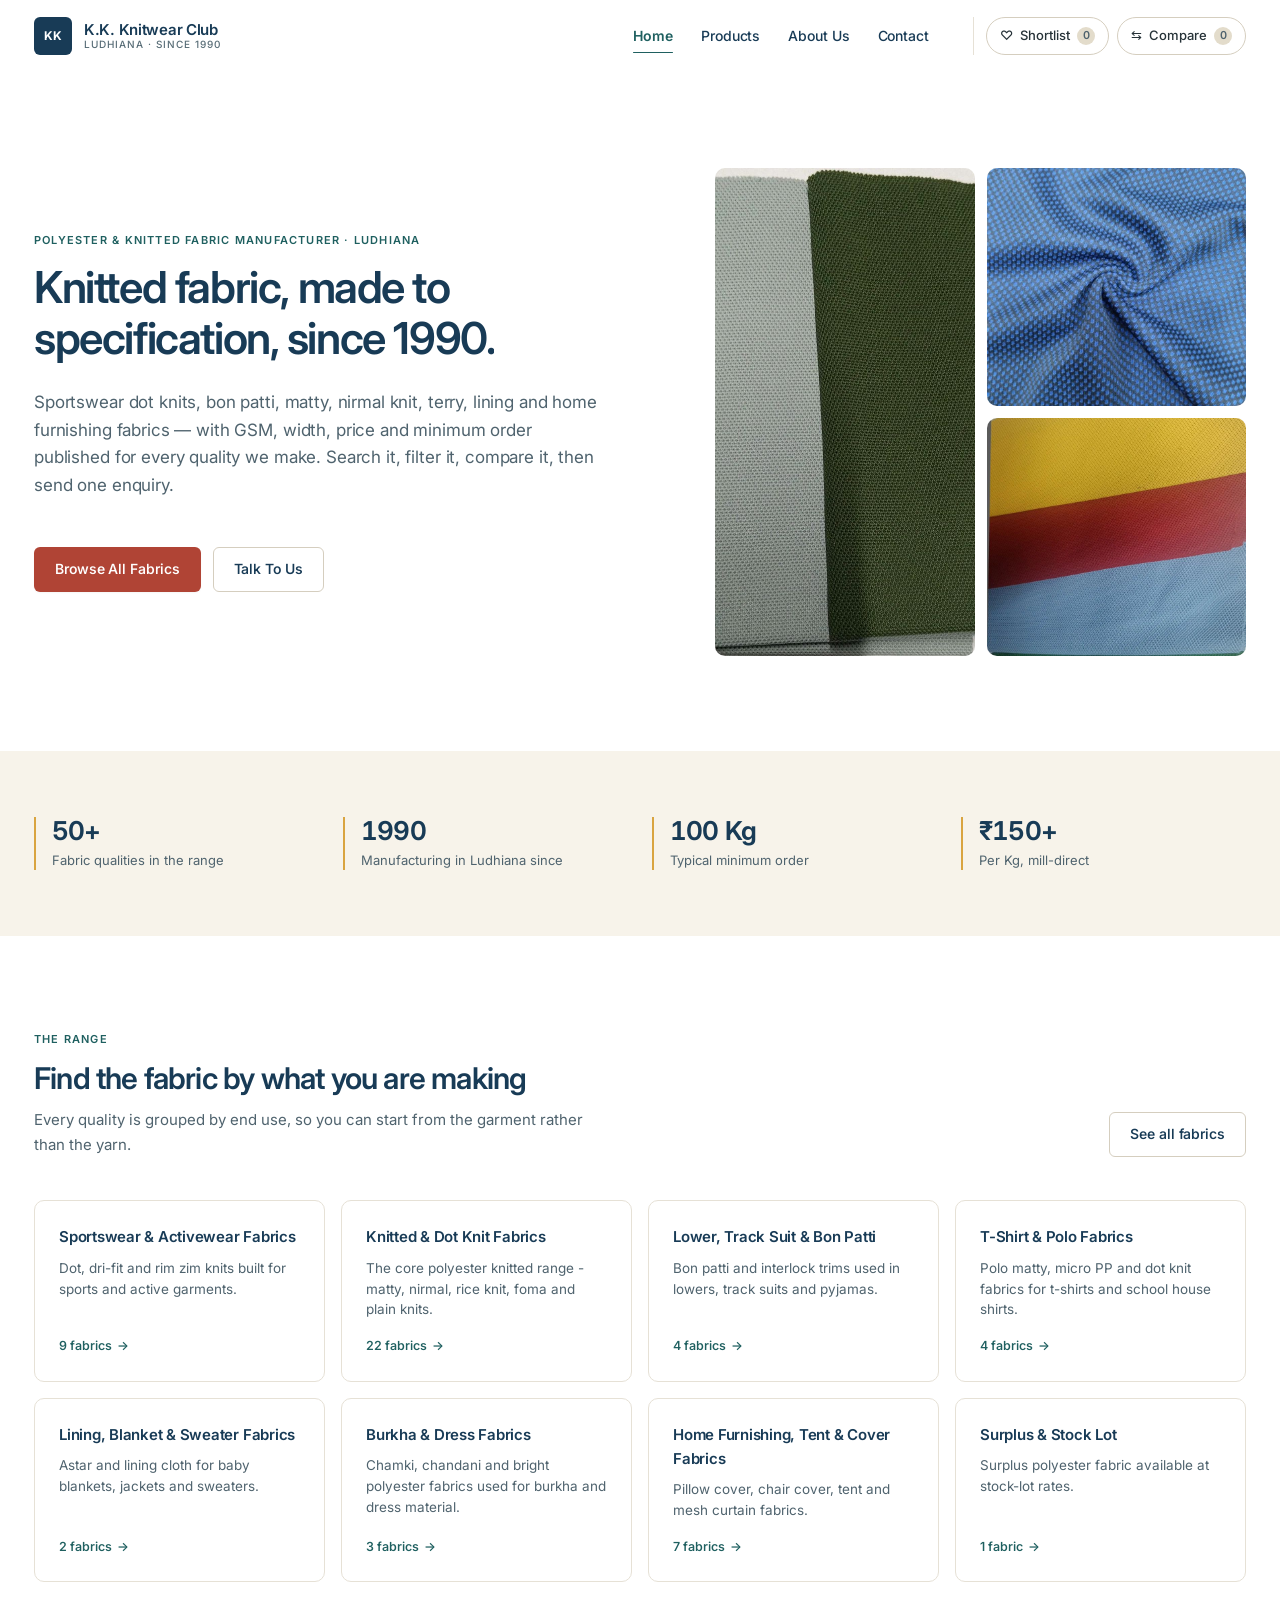
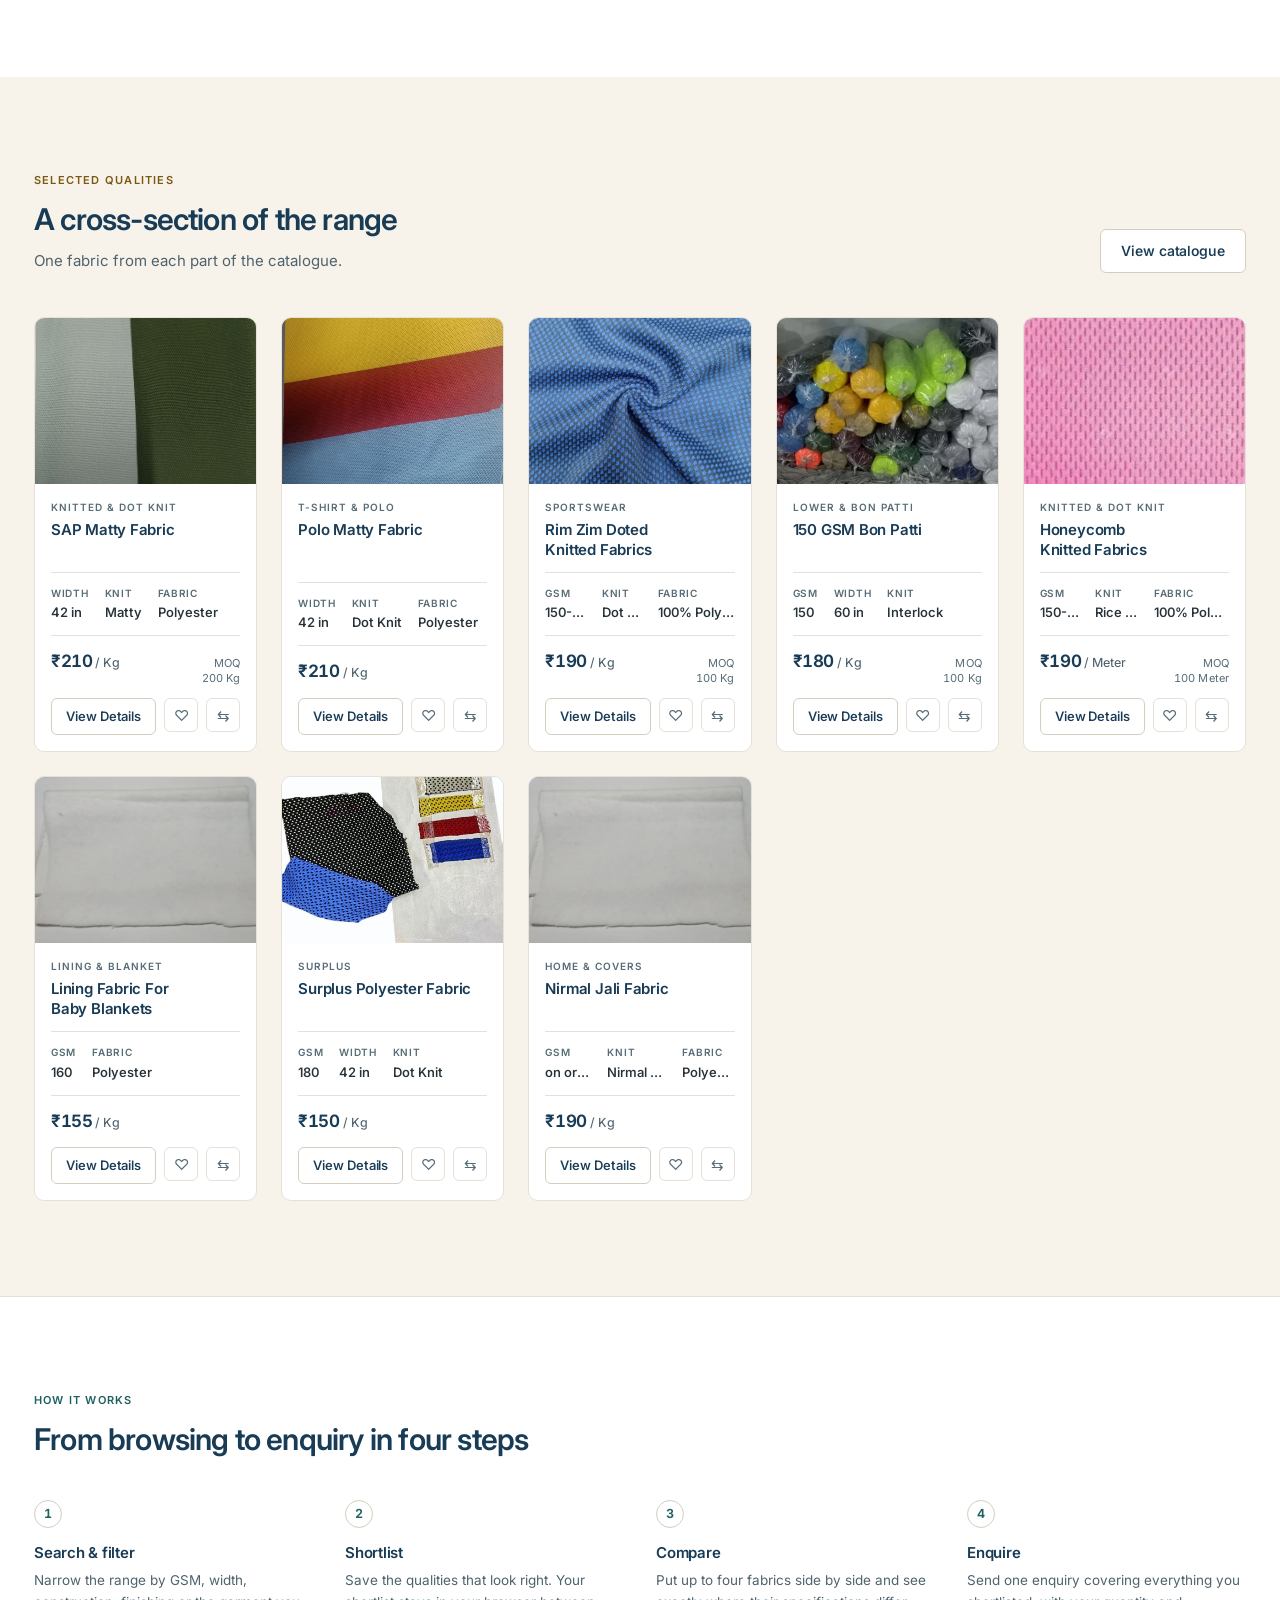
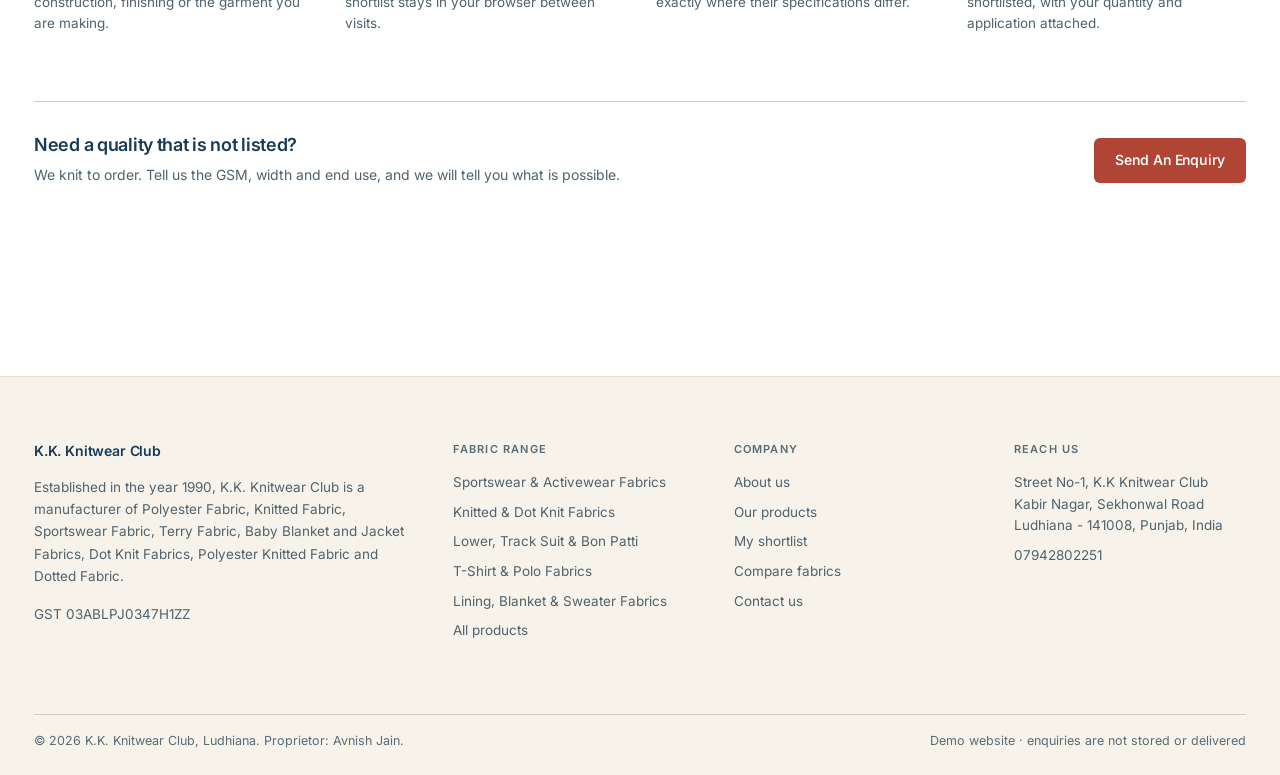
==== commit 2059b154: "Apply navy/teal/coral/mustard palette with cream section rhythm" ====
--- a/index.html
+++ b/index.html
@@ -51,7 +51,9 @@
     </section>
 
     <!-- Trust strip ----------------------------------------------------- -->
-    <section class="section--tight section--surface">
+    <!-- Section tones run white -> tint -> white -> warm -> white so no two
+         tinted bands ever touch. -->
+    <section class="section--tight section--tint">
         <div class="wrap">
             <div class="stats" id="home-stats"></div>
         </div>
@@ -74,11 +76,11 @@
     </section>
 
     <!-- Featured -------------------------------------------------------- -->
-    <section class="section section--divided">
+    <section class="section section--warm">
         <div class="wrap">
             <div class="section-head">
                 <div>
-                    <p class="eyebrow">Selected Qualities</p>
+                    <p class="eyebrow eyebrow--alt">Selected Qualities</p>
                     <h2>A cross-section of the range</h2>
                     <p>One fabric from each part of the catalogue.</p>
                 </div>
@@ -89,7 +91,7 @@
     </section>
 
     <!-- How buying works, then the closing CTA, in one calm band --------- -->
-    <section class="section section--surface">
+    <section class="section section--divided">
         <div class="wrap">
             <div class="section-head">
                 <div>
--- a/css/style.css
+++ b/css/style.css
@@ -59,36 +59,116 @@
 /* ---------- 2. Design tokens -------------------------------------------- */
 
 :root {
-    /* Warm neutrals. Warm greys sit better against textile photography
-       than blue-greys, which make fabric look cold. */
-    --bg:         #ffffff;
-    --surface:    #faf9f7;
-    --surface-2:  #f3f2ef;
-    --surface-3:  #eae8e3;
-
-    --line:       #e8e6e1;
-    --line-2:     #d9d6cf;
-    --line-3:     #c4c0b7;
-
-    --ink:        #1a1a18;
-    --ink-2:      #3c3c37;
-    --muted:      #6d6c64;
-    --muted-2:    #9a988f;
-
-    /* A single accent: deep teal-green. Used for links, active state and
-       the primary CTA. Nowhere else. */
-    --accent:     #12564a;
-    --accent-dk:  #0d3f36;
-    --accent-lt:  #edf3f1;
+    /* ---------------------------------------------------------------------
+       COLOUR SYSTEM
+
+       Two hues only, and each has one job it never leaves:
+
+         teal  - anything interactive or identifying. Links, the primary
+                 button, active navigation, the brand mark, focus rings,
+                 filter pills, step numbers, "success".
+         clay  - the quiet counterweight. Alternate section labels, the
+                 Best Suited For pills, the "these differ" highlight in
+                 the comparison table, cautions.
+
+       Everything else is neutral. Feedback colours are folded into those
+       two hues rather than adding a third and fourth, so the whole site
+       runs on teal + clay + greys + one red reserved for form errors.
+
+       Four background tones give the page its rhythm. They are close
+       enough to read as one family, so the rule is: never place two
+       tinted sections next to each other - always return to white
+       between them, or the step is invisible.
+
+       Every text colour here clears WCAG AA (4.5:1) on all four
+       backgrounds. Verified, not estimated.
+       --------------------------------------------------------------------- */
+
+    /* --- The specified palette, exactly as given ---------------------- */
+    --navy:     #183B56;   /* headings, navigation, important UI */
+    --teal:     #2A7F7F;   /* secondary elements, icons, interactive */
+    --coral:    #D96C5F;   /* CTAs, highlights, small accents */
+    --mustard:  #D9A441;   /* small labels, decorative details */
+    --cream:    #F7F3EA;   /* alternating section backgrounds */
+    --charcoal: #263238;   /* body text */
+
+    /* --- Darker shades of those same hues, for text and fills --------
+       Three of the four given hues cannot carry text or white-on-colour
+       at AA, measured rather than guessed:
+
+         coral   #D96C5F  3.35:1 as text, 3.35:1 with white on it
+         mustard #D9A441  2.25:1 as text, 2.25:1 with white on it
+         teal    #2A7F7F  4.73:1 on white but only 4.27:1 on cream
+
+       So the given hues stay as the identity - fills, borders, rules,
+       tints, decoration - and these deepened versions of the SAME hues
+       carry anything that has to be read. The site still looks like the
+       palette; it just stays legible.                                   */
+    --navy-dk:     #0F2A3E;   /* 14.8:1  hover */
+    --teal-ink:    #1F6060;   /*  7.2:1  links, active state */
+    --teal-dk:     #174B4B;
+    --coral-ink:   #B04435;   /*  5.6:1  CTA fill, white text on it */
+    --coral-dk:    #9E3C2E;   /*  6.7:1  CTA hover */
+    --mustard-ink: #7A5813;   /*  6.5:1  small labels */
+
+    /* --- Backgrounds: white and cream alternating, nothing else ------ */
+    --bg:            #ffffff;      /* product cards, content areas */
+    --surface:       var(--cream);
+    --surface-tint:  var(--cream); /* kept as aliases so existing markup */
+    --surface-warm:  var(--cream); /* keeps working - one alternate tone */
+    --surface-2:     #EFEADD;      /* hover / pressed fill */
+    --surface-3:     #E3DCCB;
+
+    /* Panel headers, so navy shows in the UI chrome as well as the type */
+    --navy-lt:       #EAEFF3;
+    --navy-ln:       #D3DDE4;
+
+    /* --- Hairlines, warmed to sit with the cream ---------------------- */
+    --line:       #E6E1D6;
+    --line-2:     #D5CEBF;
+    --line-3:     #BCB3A2;
+
+    /* --- Text ---------------------------------------------------------
+       Every one of these clears AA on white, cream, the hover fill and
+       all three colour tints.                                           */
+    --ink:        var(--navy);      /* headings, figures       11.7:1 */
+    --ink-2:      var(--charcoal);  /* body                    13.2:1 */
+    --muted:      #4F636E;          /* labels                   6.3:1 */
+    --muted-2:    #576C76;          /* micro-labels             5.5:1 */
+
+    /* --- Interactive: teal ------------------------------------------- */
+    --accent:     var(--teal-ink);
+    --accent-dk:  var(--teal-dk);
+    --accent-lt:  #E8F1F0;
+    --accent-ln:  #CFE2E1;
     --accent-ink: #ffffff;
 
-    /* Feedback tones, deliberately desaturated */
-    --warn:       #7d5314;
-    --warn-bg:    #fdf8ee;
-    --warn-line:  #ecdfc4;
-    --ok:         #1c5d3c;
-    --ok-bg:      #eef5f0;
-    --danger:     #a13527;
+    /* --- Primary CTA: coral ------------------------------------------ */
+    --cta:        var(--coral-ink);
+    --cta-dk:     var(--coral-dk);
+    --cta-lt:     #FBEDEA;
+    --cta-ln:     #F0D3CD;
+    --cta-ink:    #ffffff;
+
+    /* --- Highlights: coral tints (Best Suited For, table differences) */
+    --clay:       var(--coral);
+    --clay-dk:    var(--coral-dk);
+    --clay-lt:    var(--cta-lt);
+    --clay-ln:    var(--cta-ln);
+    --clay-mid:   #F4E6DB;   /* hover step between tint and coral */
+
+    /* --- Mustard tints ----------------------------------------------- */
+    --mus-lt:     #FBF2DF;
+    --mus-ln:     #EFDFBA;
+
+    /* --- Feedback, drawn from the palette rather than adding hues ---- */
+    --warn:       var(--mustard-ink);
+    --warn-bg:    var(--mus-lt);
+    --warn-line:  var(--mus-ln);
+    --ok:         var(--teal-ink);
+    --ok-bg:      var(--accent-lt);
+    --ok-line:    var(--accent-ln);
+    --danger:     #A13527;   /* form errors only */
 
     /* Spacing scale */
     --s1: 4px;  --s2: 8px;  --s3: 12px; --s4: 16px; --s5: 24px;
@@ -162,7 +242,9 @@
 strong, b { color: var(--ink); font-weight: 600; }
 em { font-style: italic; }
 
-/* Small uppercase label above a heading */
+/* Small uppercase label above a heading. Alternating teal and clay down
+   the page is what stops a long column of sections reading as one block -
+   two hues doing the work that a dozen would do badly. */
 .eyebrow {
     font-size: .6875rem;
     font-weight: 600;
@@ -171,6 +253,8 @@
     color: var(--accent);
     margin-bottom: var(--s3);
 }
+/* Mustard, the smallest of the four hues, appears on cream sections only */
+.eyebrow--alt { color: var(--mustard-ink); }
 
 .lede {
     font-size: 1.0625rem;
@@ -198,7 +282,14 @@
 
 .section          { padding: var(--sp-section) 0; }
 .section--tight   { padding: var(--sp-section-tight) 0; }
+
+/* Two background tones only: white and cream, alternating. The three
+   class names are kept so existing markup still works, but they all
+   resolve to cream now - the rhythm is a single clean alternation
+   (1.11 luminance ratio against white, clearly visible). */
 .section--surface { background: var(--surface); }
+.section--tint    { background: var(--surface-tint); }
+.section--warm    { background: var(--surface-warm); }
 
 /* A hairline instead of a heavy tinted band, where separation is enough */
 .section--divided { border-top: 1px solid var(--line); }
@@ -212,7 +303,11 @@
     flex-wrap: wrap;
 }
 .section-head > div { max-width: 62ch; }
-.section-head p { margin-top: var(--s3); color: var(--muted); }
+
+/* :not(.eyebrow) matters. A bare `.section-head p` selector is (0,1,1) and
+   silently beat `.eyebrow` at (0,1,0), which turned every section label
+   grey and swallowed the accent colour entirely. */
+.section-head p:not(.eyebrow) { margin-top: var(--s3); color: var(--muted); }
 .section-head h1 + p, .section-head h2 + p { margin-top: var(--s3); }
 
 .rule { height: 1px; background: var(--line); border: 0; }
@@ -271,8 +366,8 @@
 .brand-mark {
     width: 38px; height: 38px;
     border-radius: var(--r-sm);
-    background: var(--accent);
-    color: var(--accent-ink);
+    background: var(--navy);
+    color: #ffffff;
     display: grid;
     place-items: center;
     font-weight: 700;
@@ -281,7 +376,7 @@
     flex-shrink: 0;
     transition: background var(--t);
 }
-.brand:hover .brand-mark { background: var(--accent-dk); }
+.brand:hover .brand-mark { background: var(--navy-dk); }
 
 .brand-text { line-height: 1.15; }
 .brand-name {
@@ -304,18 +399,20 @@
 .nav { margin-left: auto; }
 .nav ul { display: flex; align-items: center; gap: var(--s1); }
 
+/* Navigation is navy, per the palette. The active item switches to teal
+   so state reads as a change of hue, not just of weight. */
 .nav a {
     position: relative;
     display: block;
     padding: var(--s2) var(--s3);
-    color: var(--muted);
+    color: var(--navy);
     font-size: .875rem;
     font-weight: 500;
     letter-spacing: -.006em;
     border-radius: var(--r-xs);
     transition: color var(--t-fast);
 }
-.nav a:hover { color: var(--ink); }
+.nav a:hover { color: var(--navy-dk); }
 
 /* A 2px rule that grows from the centre, rather than a colour change alone */
 .nav a::after {
@@ -439,15 +536,18 @@
 .btn:hover { color: inherit; }
 .btn:active { transform: translateY(.5px); }
 
+/* Coral is reserved for this and nothing else: the primary call to action.
+   Links and active states are teal, so a button never reads as just
+   another link. */
 .btn--primary {
-    background: var(--accent);
-    color: var(--accent-ink);
+    background: var(--cta);
+    color: var(--cta-ink);
     box-shadow: var(--sh-xs);
 }
 /* A single pixel of lift is enough to feel responsive without bouncing */
 .btn--primary:hover {
-    background: var(--accent-dk);
-    color: var(--accent-ink);
+    background: var(--cta-dk);
+    color: var(--cta-ink);
     box-shadow: var(--sh-sm);
     transform: translateY(-1px);
 }
@@ -575,8 +675,8 @@
     line-height: 1.55;
     border: 1px solid var(--warn-line);
 }
-.note--info { background: var(--accent-lt); color: var(--accent-dk); border-color: #d6e4e0; }
-.note--ok   { background: var(--ok-bg); color: var(--ok); border-color: #d3e4d9; }
+.note--info { background: var(--accent-lt); color: var(--accent-dk); border-color: var(--accent-ln); }
+.note--ok   { background: var(--ok-bg); color: var(--ok); border-color: var(--ok-line); }
 .note strong { color: inherit; }
 
 /* ---------- 7. Product cards & grids ------------------------------------ */
@@ -740,10 +840,10 @@
 .icon-btn:active { transform: scale(.94); }
 .icon-btn.is-on {
     background: var(--accent-lt);
-    border-color: #cadedb;
+    border-color: var(--accent-ln);
     color: var(--accent);
 }
-.icon-btn.is-on:hover { background: #e2eeeb; border-color: var(--accent); }
+.icon-btn.is-on:hover { background: var(--accent-ln); border-color: var(--accent); }
 
 /* ---------- 8. Catalogue: search, filters, toolbar ---------------------- */
 
@@ -817,8 +917,8 @@
     justify-content: space-between;
     gap: var(--s2);
     padding: var(--s3) var(--s3) var(--s3) var(--s4);
-    border-bottom: 1px solid var(--line);
-    background: var(--surface);
+    border-bottom: 1px solid var(--navy-ln);
+    background: var(--navy-lt);
 }
 .filters-head h2 {
     font-size: .8125rem;
@@ -877,7 +977,7 @@
 }
 .fopt input {
     width: 15px; height: 15px;
-    accent-color: var(--accent);
+    accent-color: var(--teal);
     cursor: pointer;
     flex-shrink: 0;
     margin: 0;
@@ -1013,7 +1113,7 @@
 }
 .tray-item button:hover { color: #fff; }
 .compare-tray .btn--primary { background: #fff; color: var(--ink); box-shadow: none; }
-.compare-tray .btn--primary:hover { background: #eceae5; color: var(--ink); }
+.compare-tray .btn--primary:hover { background: var(--surface-3); color: var(--ink); }
 .compare-tray .btn--quiet { color: rgba(255, 255, 255, .62); }
 .compare-tray .btn--quiet:hover { color: #fff; background: rgba(255, 255, 255, .1); }
 
@@ -1140,17 +1240,21 @@
     margin-bottom: var(--s3);
 }
 .suited ul { display: flex; flex-wrap: wrap; gap: var(--s2); }
+
+/* Clay, not teal: these are product facts, not things you can click.
+   Keeping the two hues apart by role is what makes the colour feel
+   deliberate rather than decorative. */
 .suited li {
     padding: 6px 13px;
-    border: 1px solid var(--line);
+    border: 1px solid var(--clay-ln);
     border-radius: var(--r-full);
     font-size: .8125rem;
     font-weight: 500;
-    color: var(--ink-2);
-    background: var(--surface);
+    color: var(--clay-dk);
+    background: var(--clay-lt);
     transition: border-color var(--t-fast), background var(--t-fast);
 }
-.suited li:hover { border-color: var(--line-3); background: var(--bg); }
+.suited li:hover { border-color: var(--clay); }
 
 /* Accordions */
 .acc { border-top: 1px solid var(--line); }
@@ -1265,9 +1369,10 @@
 .cmp td { color: var(--ink); font-weight: 500; }
 .cmp .dash { color: var(--muted-2); font-weight: 400; }
 
-/* Rows where the fabrics differ - the reason this page exists */
-.cmp td.differs { background: var(--warn-bg); }
-.cmp tbody tr:hover td.differs { background: #fbf3e4; }
+/* Rows where the fabrics differ - the reason this page exists. Clay,
+   matching Best Suited For: both are "look at this product fact". */
+.cmp td.differs { background: var(--clay-lt); }
+.cmp tbody tr:hover td.differs { background: var(--clay-mid); }
 
 .cmp-col { min-width: 208px; }
 .cmp-prod { display: flex; flex-direction: column; gap: var(--s2); }
@@ -1304,7 +1409,7 @@
 }
 .cmp-legend i {
     width: 12px; height: 12px; border-radius: 3px;
-    background: var(--warn-bg); border: 1px solid var(--warn-line);
+    background: var(--clay-lt); border: 1px solid var(--clay-ln);
     display: inline-block; flex-shrink: 0;
 }
 
@@ -1545,7 +1650,9 @@
     grid-template-columns: repeat(auto-fit, minmax(158px, 1fr));
     gap: var(--s5);
 }
-.stat { padding-left: var(--s4); border-left: 2px solid var(--accent-lt); }
+/* Mustard as a decorative rule - a fill, never text, which is the one
+   place the given #D9A441 is safe to use at full strength. */
+.stat { padding-left: var(--s4); border-left: 2px solid var(--mustard); }
 .stat .v {
     font-size: 1.625rem;
     font-weight: 650;
@@ -1662,9 +1769,9 @@
     font-weight: 600;
     letter-spacing: .06em;
     text-transform: uppercase;
-    color: var(--muted);
-    border-bottom: 1px solid var(--line);
-    background: var(--surface);
+    color: var(--navy);
+    border-bottom: 1px solid var(--navy-ln);
+    background: var(--navy-lt);
 }
 .info-card .info-body { padding: var(--s5) var(--s4); }
 
